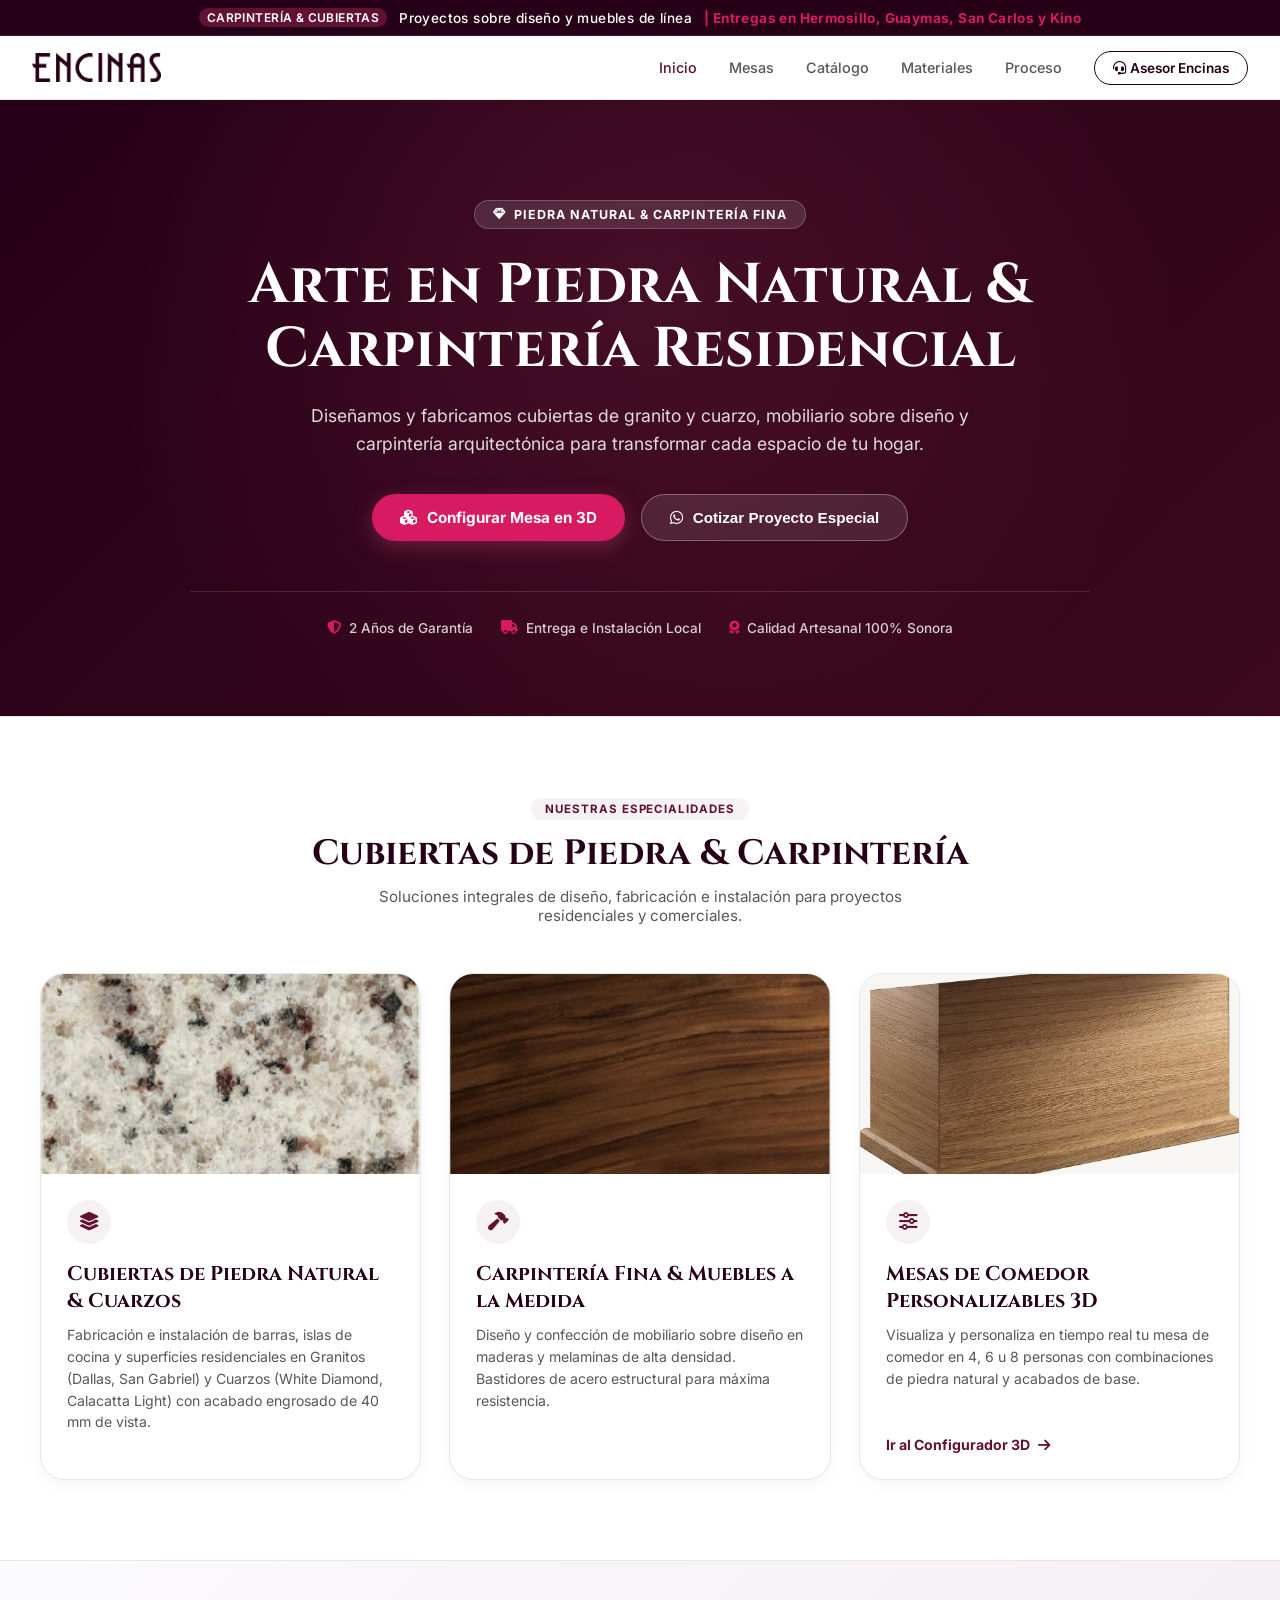
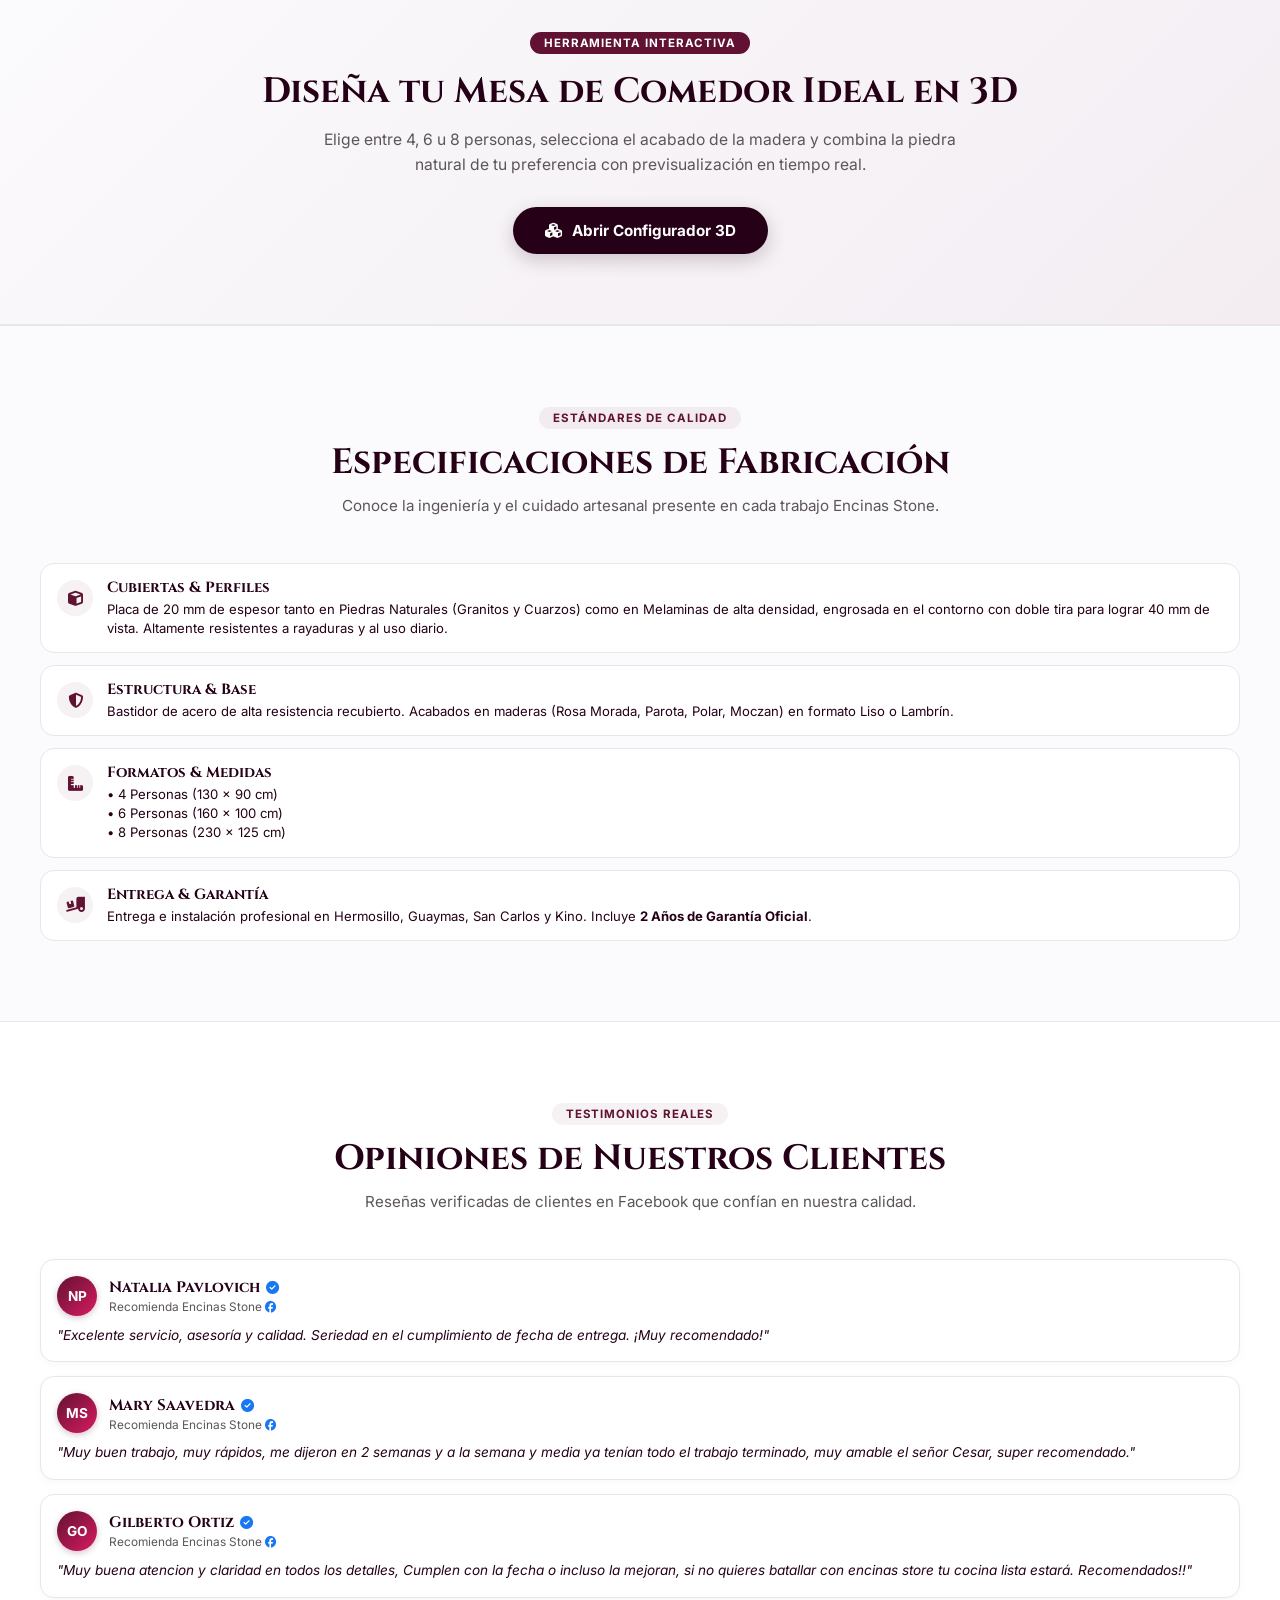
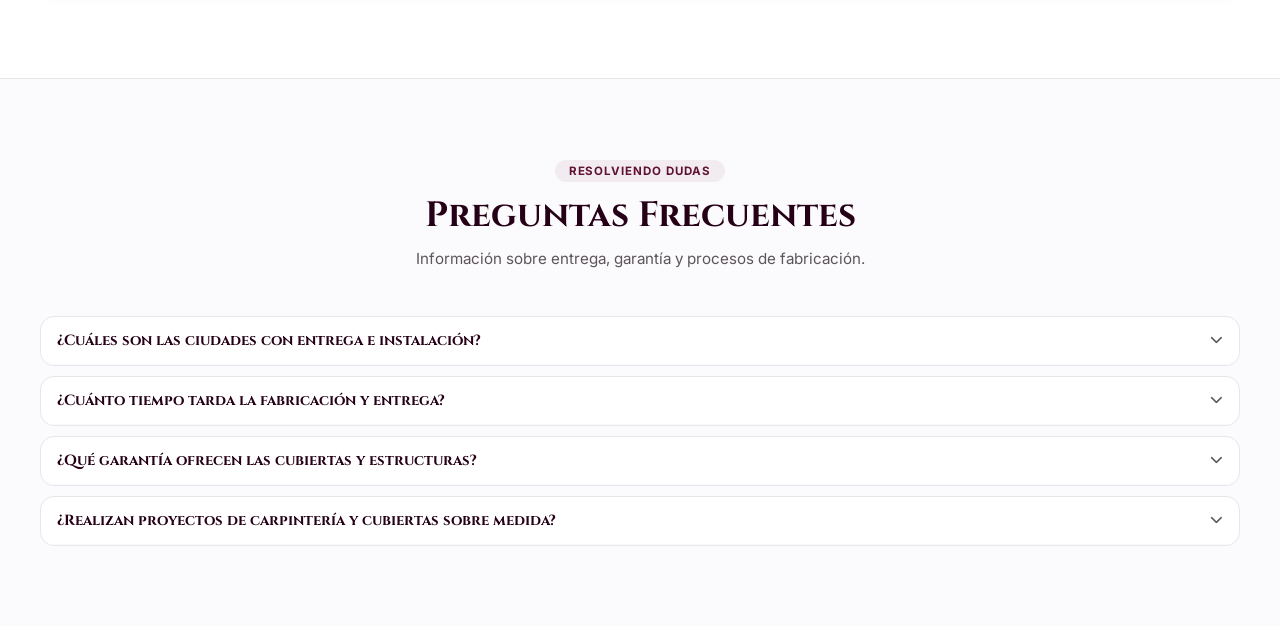
==== index.html @ a01ff9a1 "Lanzamiento Encinas Stone" ====
<!DOCTYPE html>
<html lang="es">
<head>
  <meta charset="UTF-8">
  <meta name="viewport" content="width=device-width, initial-scale=1.0">
  <title>Encinas Stone | Arte en Piedra Natural & Carpintería Fina</title>

  <!-- Favicon / Logo en Pestaña del Navegador -->
  <link rel="icon" type="image/png" href="assets/LOGOS/logo%20e%20con%20fondo.png">
  <link rel="shortcut icon" href="favicon.ico">
  <link rel="apple-touch-icon" href="assets/LOGOS/logo%20e%20con%20fondo.png">
  <meta name="description" content="Encinas Stone: Fabricación de cubiertas de piedra natural, cuarzos, carpintería fina y mobiliario sobre diseño en Hermosillo y Sonora.">
  
  <!-- Main Stylesheet -->
  <link rel="stylesheet" href="styles.css?v=27.0">
  
  <!-- FontAwesome Icons -->
  <link rel="stylesheet" href="https://cdnjs.cloudflare.com/ajax/libs/font-awesome/6.4.0/css/all.min.css">
  
  <!-- Google Fonts: Playfair Display + Inter -->
  <link rel="preconnect" href="https://fonts.googleapis.com">
  <link rel="preconnect" href="https://fonts.gstatic.com" crossorigin>
  <link href="https://fonts.googleapis.com/css2?family=Inter:wght@300;400;500;600;700&family=Playfair+Display:ital,wght@0,400;0,600;0,700;1,400&display=swap" rel="stylesheet">
</head>
<body>

  <!-- Top Announcement Bar (Tesla Style) -->
  <div class="promo-bar">
    <span class="promo-badge">Carpintería & Cubiertas</span>
    <span>Proyectos sobre diseño y muebles de línea</span>
    <strong>| Entregas en Hermosillo, Guaymas, San Carlos y Kino</strong>
  </div>

  <!-- Navigation Header with Dual Responsive Logo -->
  <header class="main-header">
    <a href="index.html" class="brand-logo" aria-label="Encinas Stone">
      <img src="assets/LOGOS/Recurso%202.png" alt="Encinas Stone" class="header-logo-img logo-desktop">
      <img src="assets/LOGOS/Recurso%201.png" alt="Encinas Stone" class="header-logo-img logo-mobile">
    </a>

    <!-- Mobile Hamburger Toggle Button -->
    <button class="mobile-menu-btn" id="mobile-menu-toggle" aria-label="Abrir Menú">
      <i class="fa-solid fa-bars"></i>
    </button>

    <nav class="header-nav" id="main-header-nav">
      <button class="mobile-menu-close" id="mobile-menu-close" aria-label="Cerrar Menú">&times;</button>
      <a href="index.html" class="nav-link active">Inicio</a>
      <a href="mesas.html" class="nav-link">Mesas</a>
      <a href="catalogo.html" class="nav-link">Catálogo</a>
      <a href="materiales.html" class="nav-link">Materiales</a>
      <a href="proceso.html" class="nav-link">Proceso</a>
      <button class="contact-btn" id="open-advisor-btn">
        <i class="fa-solid fa-headset"></i> Asesor Encinas
      </button>
    </nav>
  </header>

  <!-- HOME HERO SECTION -->
  <section class="home-hero">
    <div class="home-hero-container">
      <div class="home-hero-badge">
        <i class="fa-solid fa-gem"></i> Piedra Natural & Carpintería Fina
      </div>
      <h1 class="home-hero-title">Arte en Piedra Natural & Carpintería Residencial</h1>
      <p class="home-hero-sub">Diseñamos y fabricamos cubiertas de granito y cuarzo, mobiliario sobre diseño y carpintería arquitectónica para transformar cada espacio de tu hogar.</p>
      
      <div class="home-hero-actions">
        <a href="mesas.html" class="btn-hero-primary">
          <i class="fa-solid fa-cubes"></i> Configurar Mesa en 3D
        </a>
        <button class="btn-hero-secondary" id="btn-custom-project">
          <i class="fa-brands fa-whatsapp"></i> Cotizar Proyecto Especial
        </button>
      </div>

      <!-- Trust Badges -->
      <div class="home-hero-trust">
        <div class="trust-item">
          <i class="fa-solid fa-shield-halved"></i> 2 Años de Garantía
        </div>
        <div class="trust-item">
          <i class="fa-solid fa-truck"></i> Entrega e Instalación Local
        </div>
        <div class="trust-item">
          <i class="fa-solid fa-award"></i> Calidad Artesanal 100% Sonora
        </div>
      </div>
    </div>
  </section>

  <!-- SECCIÓN 1: Especialidades & Servicios Integrales -->
  <section class="page-section">
    <div class="section-container">
      <div class="section-title-box">
        <span class="section-tag">Nuestras Especialidades</span>
        <h2 class="section-main-heading">Cubiertas de Piedra & Carpintería</h2>
        <p class="section-main-sub">Soluciones integrales de diseño, fabricación e instalación para proyectos residenciales y comerciales.</p>
      </div>

      <div class="services-grid">
        
        <!-- Servicio 1: Cubiertas de Piedra -->
        <div class="service-card">
          <div class="service-card-img">
            <img src="assets/CUBIERTAS/CUBIERTA DALLAS.png" alt="Cubiertas de Piedra Natural">
          </div>
          <div class="service-card-body">
            <div class="service-card-icon"><i class="fa-solid fa-layer-group"></i></div>
            <h3 class="service-card-title">Cubiertas de Piedra Natural & Cuarzos</h3>
            <p class="service-card-desc">Fabricación e instalación de barras, islas de cocina y superficies residenciales en Granitos (Dallas, San Gabriel) y Cuarzos (White Diamond, Calacatta Light) con acabado engrosado de 40 mm de vista.</p>
          </div>
        </div>

        <!-- Servicio 2: Carpintería Fina -->
        <div class="service-card">
          <div class="service-card-img">
            <img src="assets/BASES/BASE PAROTA.png" alt="Carpintería Fina & Muebles sobre Diseño">
          </div>
          <div class="service-card-body">
            <div class="service-card-icon"><i class="fa-solid fa-hammer"></i></div>
            <h3 class="service-card-title">Carpintería Fina & Muebles a la Medida</h3>
            <p class="service-card-desc">Diseño y confección de mobiliario sobre diseño en maderas y melaminas de alta densidad. Bastidores de acero estructural para máxima resistencia.</p>
          </div>
        </div>

        <!-- Servicio 3: Mesas Personalizables 3D -->
        <div class="service-card service-card-highlight">
          <div class="service-card-img">
            <img src="assets/BASES/AMPLIA ROSA.png" alt="Configurador 3D de Mesas de Comedor">
          </div>
          <div class="service-card-body">
            <div class="service-card-icon"><i class="fa-solid fa-sliders"></i></div>
            <h3 class="service-card-title">Mesas de Comedor Personalizables 3D</h3>
            <p class="service-card-desc">Visualiza y personaliza en tiempo real tu mesa de comedor en 4, 6 u 8 personas con combinaciones de piedra natural y acabados de base.</p>
            <a href="mesas.html" class="btn-card-link">Ir al Configurador 3D <i class="fa-solid fa-arrow-right"></i></a>
          </div>
        </div>

      </div>
    </div>
  </section>

  <!-- BANNER DESTACADO: CONFIGURADOR DE MESAS 3D -->
  <section class="teaser-banner">
    <div class="teaser-container">
      <div class="teaser-content">
        <span class="teaser-badge">Herramienta Interactiva</span>
        <h2 class="teaser-title">Diseña tu Mesa de Comedor Ideal en 3D</h2>
        <p class="teaser-desc">Elige entre 4, 6 u 8 personas, selecciona el acabado de la madera y combina la piedra natural de tu preferencia con previsualización en tiempo real.</p>
        <a href="mesas.html" class="btn-teaser-action">
          <i class="fa-solid fa-cubes"></i> Abrir Configurador 3D
        </a>
      </div>
    </div>
  </section>

  <!-- SECCIÓN FICHA TÉCNICA -->
  <section class="page-section section-alt">
    <div class="section-container">
      <div class="section-title-box">
        <span class="section-tag">Estándares de Calidad</span>
        <h2 class="section-main-heading">Especificaciones de Fabricación</h2>
        <p class="section-main-sub">Conoce la ingeniería y el cuidado artesanal presente en cada trabajo Encinas Stone.</p>
      </div>

      <div class="specs-grid">
        <div class="spec-card">
          <div class="spec-icon"><i class="fa-solid fa-cube"></i></div>
          <div class="spec-info">
            <h4 class="spec-label">Cubiertas & Perfiles</h4>
            <p class="spec-desc">Placa de 20 mm de espesor tanto en Piedras Naturales (Granitos y Cuarzos) como en Melaminas de alta densidad, engrosada en el contorno con doble tira para lograr 40 mm de vista. Altamente resistentes a rayaduras y al uso diario.</p>
          </div>
        </div>

        <div class="spec-card">
          <div class="spec-icon"><i class="fa-solid fa-shield-halved"></i></div>
          <div class="spec-info">
            <h4 class="spec-label">Estructura & Base</h4>
            <p class="spec-desc">Bastidor de acero de alta resistencia recubierto. Acabados en maderas (Rosa Morada, Parota, Polar, Moczan) en formato Liso o Lambrín.</p>
          </div>
        </div>

        <div class="spec-card">
          <div class="spec-icon"><i class="fa-solid fa-ruler-combined"></i></div>
          <div class="spec-info">
            <h4 class="spec-label">Formatos & Medidas</h4>
            <p class="spec-desc">
              • 4 Personas (130 x 90 cm)<br>
              • 6 Personas (160 x 100 cm)<br>
              • 8 Personas (230 x 125 cm)
            </p>
          </div>
        </div>

        <div class="spec-card">
          <div class="spec-icon"><i class="fa-solid fa-truck-ramp-box"></i></div>
          <div class="spec-info">
            <h4 class="spec-label">Entrega & Garantía</h4>
            <p class="spec-desc">Entrega e instalación profesional en Hermosillo, Guaymas, San Carlos y Kino. Incluye <strong>2 Años de Garantía Oficial</strong>.</p>
          </div>
        </div>
      </div>

    </div>
  </section>

  <!-- RESEÑAS VERIFICADAS DE FACEBOOK -->
  <section class="page-section">
    <div class="section-container">
      <div class="section-title-box">
        <span class="section-tag">Testimonios Reales</span>
        <h2 class="section-main-heading">Opiniones de Nuestros Clientes</h2>
        <p class="section-main-sub">Reseñas verificadas de clientes en Facebook que confían en nuestra calidad.</p>
      </div>

      <div class="reviews-feed">
        
        <div class="review-card">
          <div class="review-user-header">
            <div class="review-avatar">NP</div>
            <div class="review-user-info">
              <div class="review-author-row">
                <span class="review-author">Natalia Pavlovich</span>
                <i class="fa-solid fa-circle-check verify-badge" title="Cliente Verificado"></i>
              </div>
              <span class="review-recommend">Recomienda Encinas Stone <i class="fa-brands fa-facebook fb-mini-icon"></i></span>
            </div>
          </div>
          <p class="review-text">"Excelente servicio, asesoría y calidad. Seriedad en el cumplimiento de fecha de entrega. ¡Muy recomendado!"</p>
        </div>

        <div class="review-card">
          <div class="review-user-header">
            <div class="review-avatar">MS</div>
            <div class="review-user-info">
              <div class="review-author-row">
                <span class="review-author">Mary Saavedra</span>
                <i class="fa-solid fa-circle-check verify-badge" title="Cliente Verificado"></i>
              </div>
              <span class="review-recommend">Recomienda Encinas Stone <i class="fa-brands fa-facebook fb-mini-icon"></i></span>
            </div>
          </div>
          <p class="review-text">"Muy buen trabajo, muy rápidos, me dijeron en 2 semanas y a la semana y media ya tenían todo el trabajo terminado, muy amable el señor Cesar, super recomendado."</p>
        </div>

        <div class="review-card">
          <div class="review-user-header">
            <div class="review-avatar">GO</div>
            <div class="review-user-info">
              <div class="review-author-row">
                <span class="review-author">Gilberto Ortiz</span>
                <i class="fa-solid fa-circle-check verify-badge" title="Cliente Verificado"></i>
              </div>
              <span class="review-recommend">Recomienda Encinas Stone <i class="fa-brands fa-facebook fb-mini-icon"></i></span>
            </div>
          </div>
          <p class="review-text">"Muy buena atencion y claridad en todos los detalles, Cumplen con la fecha o incluso la mejoran, si no quieres batallar con encinas store tu cocina lista estará. Recomendados!!"</p>
        </div>

      </div>
    </div>
  </section>

  <!-- PREGUNTAS FRECUENTES (FAQ) -->
  <section class="page-section section-alt">
    <div class="section-container">
      <div class="section-title-box">
        <span class="section-tag">Resolviendo Dudas</span>
        <h2 class="section-main-heading">Preguntas Frecuentes</h2>
        <p class="section-main-sub">Información sobre entrega, garantía y procesos de fabricación.</p>
      </div>

      <div class="faq-accordion">
        <div class="faq-item">
          <button class="faq-question">
            <span>¿Cuáles son las ciudades con entrega e instalación?</span>
            <i class="fa-solid fa-chevron-down faq-icon"></i>
          </button>
          <div class="faq-answer">
            <p>Ofrecemos entrega e instalación directa en <strong>Hermosillo, Guaymas, San Carlos y Bahía de Kino</strong> (Sonora).</p>
          </div>
        </div>

        <div class="faq-item">
          <button class="faq-question">
            <span>¿Cuánto tiempo tarda la fabricación y entrega?</span>
            <i class="fa-solid fa-chevron-down faq-icon"></i>
          </button>
          <div class="faq-answer">
            <p>El tiempo estimado de fabricación artesanal, ensamblado y pulido es de <strong>15 días hábiles</strong>. Te notificamos en cada avance.</p>
          </div>
        </div>

        <div class="faq-item">
          <button class="faq-question">
            <span>¿Qué garantía ofrecen las cubiertas y estructuras?</span>
            <i class="fa-solid fa-chevron-down faq-icon"></i>
          </button>
          <div class="faq-answer">
            <p>Contamos con <strong>2 Años de Garantía Oficial Encinas Stone</strong>. Nuestras cubiertas de piedra y melamina son altamente resistentes a rayaduras y al uso diario.</p>
          </div>
        </div>

        <div class="faq-item">
          <button class="faq-question">
            <span>¿Realizan proyectos de carpintería y cubiertas sobre medida?</span>
            <i class="fa-solid fa-chevron-down faq-icon"></i>
          </button>
          <div class="faq-answer">
            <p>¡Por supuesto! Diseñamos proyectos residenciales a la medida. Puedes dar clic en <strong>"Asesor Encinas"</strong> o contactarnos por WhatsApp al <strong>662 413 4300</strong>.</p>
          </div>
        </div>
      </div>

    </div>
  </section>

  <script>
    document.addEventListener('DOMContentLoaded', () => {
      // Mobile Hamburger Toggle
      const mobileToggle = document.getElementById('mobile-menu-toggle');
      const mobileClose = document.getElementById('mobile-menu-close');
      const headerNav = document.getElementById('main-header-nav');

      if (mobileToggle && headerNav) {
        mobileToggle.addEventListener('click', (e) => {
          e.preventDefault();
          headerNav.classList.add('mobile-active');
        });
      }

      if (mobileClose && headerNav) {
        mobileClose.addEventListener('click', (e) => {
          e.preventDefault();
          headerNav.classList.remove('mobile-active');
        });
      }

      // FAQ Accordion
      document.querySelectorAll('.faq-question').forEach(btn => {
        btn.addEventListener('click', () => {
          const parent = btn.closest('.faq-item');
          const isActive = parent.classList.contains('active');
          document.querySelectorAll('.faq-item').forEach(i => i.classList.remove('active'));
          if (!isActive) parent.classList.add('active');
        });
      });

      // WhatsApp Buttons
      const openAdvisorBtn = document.getElementById('open-advisor-btn');
      if (openAdvisorBtn) {
        openAdvisorBtn.addEventListener('click', () => {
          window.open('https://wa.me/526624134300?text=' + encodeURIComponent('¡Hola Encinas Stone! Deseo consultar información sobre proyectos de carpintería y cubiertas.'), '_blank');
        });
      }

      const btnCustomProject = document.getElementById('btn-custom-project');
      if (btnCustomProject) {
        btnCustomProject.addEventListener('click', () => {
          window.open('https://wa.me/526624134300?text=' + encodeURIComponent('¡Hola Encinas Stone! Me gustaría cotizar un proyecto especial de carpintería o cubierta sobre diseño.'), '_blank');
        });
      }
    });
  </script>

</body>
</html>
---- styles.css ----
/* ECOMMERCE ENCINAS STONE - Design System & Tesla-Style Multi-Layer Configurator */

@import url('https://fonts.googleapis.com/css2?family=Cinzel:wght@500;600;700&family=Inter:wght@300;400;500;600;700&family=Playfair+Display:ital,wght@0,500;0,600;0,700;1,400&display=swap');

:root {
  /* Brand Palette - Encinas Stone Manual */
  --color-negro-vino: #250016;       /* Dark wine / slate black */
  --color-guinda-encinas: #611232;   /* Deep rich burgundy */
  --color-guinda-light: #7a1b41;     /* Hover state burgundy */
  --color-rosa-cereza: #D81B60;      /* Vibrant cherry rose accent */
  --color-rosa-light: rgba(216, 27, 96, 0.1);
  --color-blanco-cuarzo: #F8F9FA;    /* Soft quartz white background */
  --color-pure-white: #FFFFFF;
  
  /* Text & Surfaces */
  --text-dark: #250016;
  --text-muted: #5c555a;
  --text-light: #8e888d;
  --border-light: #E5E7EB;
  --border-focus: #D81B60;
  
  /* Shadows & Radius */
  --shadow-sm: 0 2px 8px rgba(37, 0, 22, 0.05);
  --shadow-md: 0 8px 24px rgba(37, 0, 22, 0.08);
  --shadow-lg: 0 16px 40px rgba(37, 0, 22, 0.14);
  --radius-sm: 8px;
  --radius-md: 14px;
  --radius-lg: 24px;
  
  /* Typography System */
  --font-heading: 'Cinzel', 'Playfair Display', serif;
  --font-body: 'Inter', system-ui, -apple-system, sans-serif;
}

* {
  margin: 0;
  padding: 0;
  box-sizing: border-box;
  -webkit-font-smoothing: antialiased;
}

body {
  font-family: var(--font-body);
  background-color: var(--color-blanco-cuarzo);
  color: var(--text-dark);
  display: flex;
  flex-direction: column;
  min-height: 100vh;
}

/* Announcement Top Bar (Tesla style) */
.promo-bar {
  background: var(--color-negro-vino);
  color: #fff;
  text-align: center;
  padding: 8px 16px;
  font-size: 0.85rem;
  font-weight: 500;
  letter-spacing: 0.03em;
  display: flex;
  justify-content: center;
  align-items: center;
  gap: 12px;
  border-bottom: 1px solid rgba(255, 255, 255, 0.1);
  width: 100%;
  flex-shrink: 0;
}

.promo-bar strong {
  color: var(--color-rosa-cereza);
}

.promo-badge {
  background: var(--color-guinda-encinas);
  color: #fff;
  padding: 2px 8px;
  border-radius: 20px;
  font-size: 0.75rem;
  font-weight: 600;
  text-transform: uppercase;
  white-space: nowrap;
}

/* Header & Brand Logo System */
.main-header {
  background: var(--color-pure-white);
  height: 64px;
  padding: 0 32px;
  display: flex;
  align-items: center;
  justify-content: space-between;
  border-bottom: 1px solid var(--border-light);
  position: sticky;
  top: 0;
  z-index: 100;
  width: 100%;
  flex-shrink: 0;
}

.brand-logo {
  display: flex;
  align-items: center;
  text-decoration: none;
}

.header-logo-img {
  height: 29px; /* Slightly reduced height for elegant desktop proportions */
  width: auto;
  max-width: 220px;
  object-fit: contain;
  transition: opacity 0.2s ease;
}

/* Bulletproof CSS Media Switcher for R2 (Desktop & Mobile Centered) */
.logo-desktop {
  display: block !important;
}

.logo-mobile {
  display: none !important;
}

.brand-logo:hover .header-logo-img {
  opacity: 0.88;
}

/* Mobile Hamburger Button & Drawer Navigation */
.mobile-menu-btn {
  display: none;
  background: transparent;
  border: none;
  font-size: 1.4rem;
  color: var(--color-negro-vino);
  cursor: pointer;
  padding: 6px;
  z-index: 120;
}

.mobile-menu-close {
  display: none;
  background: transparent;
  border: none;
  font-size: 1.8rem;
  color: var(--color-negro-vino);
  position: absolute;
  top: 16px;
  right: 20px;
  cursor: pointer;
  line-height: 1;
}

.header-nav {
  display: flex;
  align-items: center;
  gap: 32px;
}

@media (max-width: 768px) {
  .mobile-menu-btn {
    display: block;
  }

  .header-nav {
    position: fixed;
    top: 0;
    right: -100%;
    width: 280px;
    height: 100vh;
    background: #ffffff;
    box-shadow: -6px 0 24px rgba(0, 0, 0, 0.18);
    flex-direction: column;
    align-items: flex-start;
    padding: 70px 24px 30px 24px;
    gap: 18px;
    transition: right 0.3s cubic-bezier(0.16, 1, 0.3, 1);
    z-index: 150;
  }

  .header-nav.mobile-active {
    right: 0;
  }

  .mobile-menu-close {
    display: block;
  }

  .header-nav .nav-link {
    font-size: 1.1rem;
    font-weight: 600;
    width: 100%;
    padding: 12px 0;
    border-bottom: 1px solid var(--border-light);
    color: var(--color-negro-vino);
  }

  .header-nav .contact-btn {
    width: 100%;
    justify-content: center;
    margin-top: 12px;
    padding: 12px 18px;
    font-size: 0.95rem;
  }
}

.nav-link {
  text-decoration: none;
  color: var(--text-muted);
  font-size: 0.9rem;
  font-weight: 500;
  font-family: var(--font-body);
  transition: color 0.2s;
}

.nav-link:hover, .nav-link.active {
  color: var(--color-guinda-encinas);
}

.contact-btn {
  background: transparent;
  border: 1.5px solid var(--color-negro-vino);
  color: var(--color-negro-vino);
  padding: 8px 18px;
  border-radius: 20px;
  font-size: 0.85rem;
  font-weight: 600;
  font-family: var(--font-body);
  cursor: pointer;
  transition: all 0.2s;
  white-space: nowrap;
}

.contact-btn:hover {
  background: var(--color-negro-vino);
  color: #fff;
}

/* Configurator Layout (Desktop Split) */
.configurator-wrapper {
  display: grid;
  grid-template-columns: 1fr 460px;
  height: calc(100vh - 64px - 76px - 36px);
  overflow: hidden;
  position: relative;
  width: 100%;
}

/* Visualizer Stage (Left Column - PINNED / FIXED ON DESKTOP) */
.visualizer-stage {
  height: 100%;
  background: radial-gradient(circle at center, #ffffff 0%, #f3f2ee 100%);
  display: flex;
  flex-direction: column;
  justify-content: space-between;
  padding: 24px 36px;
  overflow: hidden;
  user-select: none;
  position: relative;
}

.stage-header {
  display: flex;
  justify-content: space-between;
  align-items: flex-end;
  z-index: 10;
  width: 100%;
}

.model-title-badge h1 {
  font-family: var(--font-heading);
  font-size: 2rem;
  color: var(--color-negro-vino);
  letter-spacing: 0.02em;
}

.model-subtitle {
  font-size: 0.85rem;
  font-family: var(--font-body);
  color: var(--text-muted);
  margin-top: 4px;
}

/* Top Right Inline Specifications */
.stage-specs-inline {
  display: flex;
  align-items: center;
  gap: 28px;
}

.spec-highlight {
  text-align: center;
}

.spec-val {
  font-family: var(--font-body);
  font-size: 1.05rem;
  font-weight: 700;
  color: var(--color-negro-vino);
  line-height: 1.2;
}

.spec-lbl {
  font-size: 0.62rem;
  font-family: var(--font-body);
  color: var(--text-muted);
  text-transform: uppercase;
  letter-spacing: 0.06em;
  margin-top: 2px;
  white-space: nowrap;
}

/* Floating Bottom Center Camera Controls Pill */
.view-controls.floating-view-controls {
  position: absolute;
  bottom: 16px;
  left: 50%;
  transform: translateX(-50%);
  z-index: 60;
  background: rgba(255, 255, 255, 0.45);
  backdrop-filter: blur(14px);
  -webkit-backdrop-filter: blur(14px);
  border: 1px solid rgba(255, 255, 255, 0.6);
  padding: 4px;
  border-radius: 30px;
  box-shadow: 0 8px 24px rgba(0, 0, 0, 0.18);
  display: flex;
  gap: 4px;
}

.floating-view-controls .view-btn {
  background: transparent;
  border: none;
  padding: 7px 14px;
  border-radius: 20px;
  font-size: 0.76rem;
  font-weight: 600;
  font-family: var(--font-body);
  color: rgba(37, 0, 22, 0.85);
  cursor: pointer;
  transition: all 0.25s ease;
  display: flex;
  align-items: center;
  gap: 6px;
  white-space: nowrap;
}

.floating-view-controls .view-btn:hover {
  background: rgba(255, 255, 255, 0.7);
  color: var(--color-negro-vino);
}

.floating-view-controls .view-btn.active {
  background: var(--color-negro-vino);
  color: #ffffff;
  box-shadow: 0 3px 10px rgba(37, 0, 22, 0.3);
}

/* Multi-Layer Stage Viewport */
.preview-container {
  position: relative;
  flex: 1;
  display: flex;
  align-items: center;
  justify-content: center;
  margin: 10px 0;
  width: 100%;
  overflow: hidden;
}

.layered-stage {
  position: relative;
  width: 100%;
  max-width: 920px;
  aspect-ratio: 16 / 9;
  border-radius: var(--radius-md);
  overflow: hidden;
  box-shadow: 0 16px 40px rgba(37, 0, 22, 0.12);
  background: #111;
}

.stage-layer {
  position: absolute;
  top: 0;
  left: 0;
  width: 100%;
  height: 100%;
  object-fit: cover;
  transition: opacity 0.25s ease;
  pointer-events: none;
}

.layer-fondo { z-index: 1; }

.layer-base {
  z-index: 3;
  filter: url(#edge-feather) drop-shadow(0px 18px 24px rgba(10, 0, 8, 0.45));
}

.layer-stone {
  z-index: 5;
  filter: url(#edge-feather) drop-shadow(0px 14px 20px rgba(0, 0, 0, 0.38));
}

/* Layers 3 & 4: Official PNG Dimension Overlay Layers (Largo & Ancho) */
.layer-dimension-largo,
.layer-dimension-ancho {
  z-index: 6;
  transition: all 0.25s ease;
  pointer-events: none;
}

/* Photorealistic Dynamic Shadows */
.shadow-layer {
  position: absolute;
  pointer-events: none;
  transition: all 0.25s ease;
  border-radius: 50%;
}

.shadow-floor {
  z-index: 2;
  background: radial-gradient(ellipse at center, rgba(12, 2, 8, 0.85) 0%, rgba(12, 2, 8, 0.45) 45%, rgba(0, 0, 0, 0) 75%);
  filter: blur(14px);
  mix-blend-mode: multiply;
  opacity: 0.9;
}

.shadow-top {
  z-index: 4;
  background: radial-gradient(ellipse at center, rgba(0, 0, 0, 0.75) 0%, rgba(0, 0, 0, 0.3) 50%, rgba(0, 0, 0, 0) 80%);
  filter: blur(9px);
  mix-blend-mode: multiply;
  opacity: 0.85;
}

/* Stage Side Navigation Arrows (Anterior / Siguiente) */
.stage-arrow-btn {
  position: absolute;
  top: 50%;
  transform: translateY(-50%);
  width: 44px;
  height: 44px;
  border-radius: 50%;
  background: rgba(255, 255, 255, 0.92);
  backdrop-filter: blur(8px);
  border: 1px solid rgba(37, 0, 22, 0.15);
  color: var(--color-negro-vino);
  font-size: 1.1rem;
  display: flex;
  align-items: center;
  justify-content: center;
  cursor: pointer;
  z-index: 50;
  transition: all 0.25s cubic-bezier(0.175, 0.885, 0.32, 1.275);
  box-shadow: 0 4px 14px rgba(0, 0, 0, 0.15);
}

.stage-arrow-btn:hover {
  background: var(--color-negro-vino);
  color: #fff;
  transform: translateY(-50%) scale(1.1);
  box-shadow: 0 6px 20px rgba(37, 0, 22, 0.25);
}

.stage-arrow-left {
  left: 12px;
}

.stage-arrow-right {
  right: 12px;
}

/* Sidebar Configurator (Right Column - GENEROUS ELEGANT SPACING) */
.config-sidebar {
  background: var(--color-pure-white);
  border-left: 1px solid var(--border-light);
  padding: 36px 32px;
  height: 100%;
  overflow-y: auto;
  display: flex;
  flex-direction: column;
  gap: 40px;
}

.config-section-title {
  font-size: 0.82rem;
  font-weight: 700;
  font-family: var(--font-body);
  text-transform: uppercase;
  letter-spacing: 0.12em;
  color: var(--text-muted);
  display: flex;
  align-items: center;
  margin-bottom: 18px;
}

.config-section-title .step-number {
  background: var(--color-guinda-encinas);
  color: #fff;
  width: 20px;
  height: 20px;
  border-radius: 50%;
  font-size: 0.7rem;
  font-family: var(--font-body);
  display: inline-flex;
  align-items: center;
  justify-content: center;
  margin-right: 8px;
}

/* Size / Capacity Selector Cards */
.capacity-grid {
  display: grid;
  grid-template-columns: repeat(3, 1fr);
  gap: 12px;
}

.capacity-card {
  border: 1.5px solid var(--border-light);
  border-radius: var(--radius-sm);
  padding: 14px 8px;
  text-align: center;
  cursor: pointer;
  transition: all 0.2s ease;
  background: #fff;
}

.capacity-card:hover {
  border-color: var(--color-guinda-encinas);
}

.capacity-card.active {
  border-color: var(--color-rosa-cereza);
  background: var(--color-rosa-light);
  box-shadow: 0 0 0 1px var(--color-rosa-cereza);
}

.capacity-num {
  font-family: var(--font-body);
  font-size: 1.35rem;
  font-weight: 700;
  color: var(--color-negro-vino);
  line-height: 1;
}

.capacity-label {
  font-size: 0.72rem;
  font-family: var(--font-body);
  color: var(--text-muted);
  margin-top: 3px;
  font-weight: 500;
}

.capacity-dim {
  font-size: 0.68rem;
  font-family: var(--font-body);
  color: var(--text-muted);
  margin-top: 3px;
}

.capacity-price-tag {
  font-size: 0.72rem;
  font-family: var(--font-body);
  color: var(--color-guinda-encinas);
  font-weight: 600;
  margin-top: 6px;
}

/* Tesla Style Swatch Selector UI */
.tesla-section-header {
  display: flex;
  flex-direction: column;
  gap: 6px;
  margin-bottom: 18px;
}

.tesla-section-header .config-section-title {
  margin-bottom: 2px;
}

.tesla-selected-row {
  display: flex;
  justify-content: space-between;
  align-items: center;
  padding-top: 4px;
}

.tesla-selected-name {
  font-size: 0.95rem;
  font-family: var(--font-body);
  font-weight: 600;
  color: var(--color-negro-vino);
}

.tesla-selected-price {
  font-size: 0.88rem;
  font-family: var(--font-body);
  font-weight: 600;
  color: var(--text-muted);
}

.tesla-swatch-row {
  display: flex;
  align-items: center;
  gap: 18px;
  flex-wrap: wrap;
  padding: 4px 0;
}

.tesla-swatch-item {
  width: 52px;
  height: 52px;
  border-radius: 50%;
  padding: 3px;
  border: 2.5px solid transparent;
  cursor: pointer;
  transition: all 0.22s cubic-bezier(0.175, 0.885, 0.32, 1.275);
  position: relative;
  display: flex;
  align-items: center;
  justify-content: center;
  background: transparent;
}

.tesla-swatch-item:hover {
  transform: scale(1.08);
  border-color: rgba(216, 27, 96, 0.4);
}

.tesla-swatch-item.active {
  border-color: var(--color-rosa-cereza);
  box-shadow: none;
  transform: scale(1.08);
}

.tesla-swatch-img {
  width: 100%;
  height: 100%;
  border-radius: 50%;
  object-fit: cover;
  box-shadow: inset 0 0 4px rgba(0, 0, 0, 0.25);
}

/* Base Design Grid (Liso vs Lambrin) */
.design-grid {
  display: grid;
  grid-template-columns: 1fr 1fr;
  gap: 12px;
}

.design-card {
  border: 1.5px solid var(--border-light);
  border-radius: var(--radius-md);
  padding: 16px;
  display: flex;
  flex-direction: column;
  gap: 10px;
  cursor: pointer;
  transition: all 0.2s;
  background: #fff;
}

.design-card:hover {
  border-color: var(--color-guinda-encinas);
}

.design-card.active {
  border-color: var(--color-rosa-cereza);
  background: rgba(216, 27, 96, 0.02);
  box-shadow: 0 0 0 1.5px var(--color-rosa-cereza);
}

.design-icon {
  font-size: 1.2rem;
  color: var(--color-guinda-encinas);
}

.design-name {
  font-size: 0.88rem;
  font-family: var(--font-body);
  font-weight: 600;
  color: var(--color-negro-vino);
}

.design-desc {
  font-size: 0.72rem;
  font-family: var(--font-body);
  color: var(--text-muted);
}

.price-delta-badge {
  font-family: var(--font-body);
  font-size: 0.78rem;
  font-weight: 600;
}

.material-price-delta {
  font-family: var(--font-body);
  font-size: 0.78rem;
  font-weight: 600;
  color: var(--color-guinda-encinas);
  white-space: nowrap;
}

.badge-included {
  font-family: var(--font-body);
  background: #E8F5E9;
  color: #2E7D32;
  font-size: 0.68rem;
  padding: 2px 8px;
  border-radius: 12px;
  font-weight: 600;
}

/* Sticky Bottom Bar (Tesla Order Bar) */
.sticky-order-bar {
  position: fixed;
  bottom: 0;
  left: 0;
  right: 0;
  height: 76px;
  background: rgba(255, 255, 255, 0.96);
  backdrop-filter: blur(12px);
  border-top: 1px solid var(--border-light);
  display: flex;
  align-items: center;
  justify-content: space-between;
  padding: 0 36px;
  z-index: 120;
  box-shadow: 0 -4px 20px rgba(0, 0, 0, 0.08);
}

.order-summary-brief {
  display: flex;
  align-items: center;
  gap: 28px;
}

.summary-config-title {
  font-family: var(--font-heading);
  font-size: 1.1rem;
  font-weight: 700;
  color: var(--color-negro-vino);
}

.summary-details-text {
  font-size: 0.78rem;
  font-family: var(--font-body);
  color: var(--text-muted);
  margin-top: 2px;
}

.delivery-badge {
  display: flex;
  align-items: center;
  gap: 6px;
  font-size: 0.78rem;
  font-family: var(--font-body);
  color: #2E7D32;
  font-weight: 500;
  background: #E8F5E9;
  padding: 4px 12px;
  border-radius: 20px;
}

.order-actions {
  display: flex;
  align-items: center;
  gap: 20px;
}

.price-container {
  text-align: right;
}

.price-label {
  font-size: 0.68rem;
  font-family: var(--font-body);
  color: var(--text-light);
  text-transform: uppercase;
  letter-spacing: 0.05em;
}

.total-price {
  font-family: var(--font-body);
  font-size: 1.5rem;
  font-weight: 700;
  color: var(--color-negro-vino);
}

.btn-order-primary {
  background: var(--color-guinda-encinas);
  color: #fff;
  border: none;
  padding: 12px 26px;
  border-radius: 30px;
  font-size: 0.9rem;
  font-weight: 600;
  font-family: var(--font-body);
  cursor: pointer;
  transition: all 0.25s ease;
  box-shadow: 0 4px 14px rgba(97, 18, 50, 0.3);
  display: flex;
  align-items: center;
  gap: 10px;
}

.btn-order-primary:hover {
  background: var(--color-guinda-light);
  transform: translateY(-1px);
  box-shadow: 0 6px 20px rgba(97, 18, 50, 0.4);
}

/* Modals */
.modal-overlay {
  position: fixed;
  inset: 0;
  background: rgba(37, 0, 22, 0.6);
  backdrop-filter: blur(6px);
  display: flex;
  align-items: center;
  justify-content: center;
  z-index: 200;
  opacity: 0;
  visibility: hidden;
  transition: all 0.3s ease;
  padding: 20px;
}

.modal-overlay.active {
  opacity: 1;
  visibility: visible;
}

.modal-card {
  background: #fff;
  border-radius: var(--radius-lg);
  width: 100%;
  max-width: 580px;
  padding: 32px;
  box-shadow: var(--shadow-lg);
  position: relative;
  transform: translateY(20px);
  transition: transform 0.3s ease;
  max-height: 90vh;
  overflow-y: auto;
}

.modal-overlay.active .modal-card {
  transform: translateY(0);
}

.modal-close {
  position: absolute;
  top: 18px;
  right: 18px;
  background: var(--color-blanco-cuarzo);
  border: none;
  width: 32px;
  height: 32px;
  border-radius: 50%;
  font-size: 1.2rem;
  cursor: pointer;
  display: flex;
  align-items: center;
  justify-content: center;
  color: var(--text-muted);
  z-index: 10;
}

.modal-title {
  font-family: var(--font-heading);
  font-size: 1.45rem;
  color: var(--color-negro-vino);
  margin-bottom: 4px;
}

.modal-subtitle {
  font-size: 0.82rem;
  font-family: var(--font-body);
  color: var(--text-muted);
  margin-bottom: 18px;
}

/* Live Summary Box inside Modal */
.modal-order-summary-box {
  background: radial-gradient(circle at top left, #ffffff, #f7f6f2);
  border: 1px solid rgba(97, 18, 50, 0.15);
  border-radius: var(--radius-md);
  padding: 14px 18px;
  margin-bottom: 20px;
}

.summary-item-title {
  font-family: var(--font-heading);
  font-size: 1.05rem;
  font-weight: 700;
  color: var(--color-negro-vino);
  margin-bottom: 2px;
  line-height: 1.25;
}

.summary-item-price {
  font-family: var(--font-heading);
  font-size: 1.35rem;
  font-weight: 700;
  color: var(--color-guinda-encinas);
  margin-bottom: 6px;
  line-height: 1.2;
}

.summary-item-sub {
  font-size: 0.8rem;
  color: var(--text-muted);
  margin-top: 2px;
  line-height: 1.35;
}

.summary-delivery-row {
  font-size: 0.72rem;
  color: #2E7D32;
  font-weight: 600;
  margin-top: 8px;
  display: flex;
  align-items: center;
  gap: 6px;
}

/* Payment Methods Tabs */
.payment-tabs {
  display: grid;
  grid-template-columns: 1fr 1fr;
  gap: 6px;
  background: var(--color-blanco-cuarzo);
  padding: 4px;
  border-radius: 30px;
  margin-bottom: 20px;
}

.tab-btn {
  background: transparent;
  border: none;
  padding: 10px 10px;
  border-radius: 24px;
  font-size: 0.82rem;
  font-weight: 600;
  font-family: var(--font-body);
  color: var(--text-muted);
  cursor: pointer;
  transition: all 0.2s ease;
  display: flex;
  align-items: center;
  justify-content: center;
  gap: 6px;
  text-align: center;
  word-break: break-word;
}

.tab-btn.active {
  background: var(--color-negro-vino);
  color: #ffffff;
  box-shadow: 0 3px 10px rgba(37, 0, 22, 0.25);
}

.tab-content {
  display: none;
}

.tab-content.active {
  display: block;
}

/* Stripe Form & Card Element Styling */
.form-row-2col {
  display: grid;
  grid-template-columns: 1fr 1fr;
  gap: 12px;
}

.stripe-element-container {
  background: #ffffff;
  border: 1.5px solid var(--border-light);
  border-radius: var(--radius-sm);
  padding: 14px;
  transition: border-color 0.2s ease;
}

.stripe-element-container.StripeElement--focus {
  border-color: var(--color-rosa-cereza);
  box-shadow: 0 0 0 1px var(--color-rosa-cereza);
}

.stripe-error-message {
  color: var(--color-rosa-cereza);
  font-size: 0.76rem;
  margin-top: 6px;
  font-weight: 500;
}

.badge-stripe-ssl {
  float: right;
  font-size: 0.68rem;
  color: #2E7D32;
  font-weight: 600;
}

.accepted-cards-row {
  display: flex;
  align-items: center;
  gap: 8px;
  margin: 12px 0 16px 0;
  font-size: 0.75rem;
  color: var(--text-muted);
}

.accepted-cards-row i {
  font-size: 1.1rem;
  color: var(--color-negro-vino);
}

.msi-badge-tag {
  margin-left: auto;
  font-size: 0.68rem;
  background: rgba(97, 18, 50, 0.08);
  color: var(--color-guinda-encinas);
  padding: 3px 8px;
  border-radius: 12px;
  font-weight: 600;
}

.btn-pay-stripe {
  background: var(--color-guinda-encinas);
  box-shadow: 0 4px 16px rgba(97, 18, 50, 0.35);
}

.btn-pay-stripe:hover {
  background: var(--color-guinda-light);
}

.stripe-legal-text {
  font-size: 0.68rem;
  color: var(--text-light);
  text-align: center;
  margin-top: 10px;
  line-height: 1.3;
}

/* Success Confirmation Modal */
.success-modal-card {
  text-align: center;
}

.success-icon-wrap {
  font-size: 3.5rem;
  color: #2E7D32;
  margin-bottom: 12px;
}

.success-order-details {
  background: var(--color-blanco-cuarzo);
  border-radius: var(--radius-md);
  padding: 16px;
  margin: 20px 0;
  text-align: left;
}

.success-row {
  display: flex;
  justify-content: space-between;
  align-items: center;
  padding: 6px 0;
  font-size: 0.85rem;
  border-bottom: 1px dashed var(--border-light);
}

.success-row:last-child {
  border-bottom: none;
}

.status-approved-badge {
  background: #E8F5E9;
  color: #2E7D32;
  padding: 3px 10px;
  border-radius: 14px;
  font-size: 0.75rem;
  font-weight: 600;
}

/* Form Controls */
.form-group {
  margin-bottom: 14px;
}

.form-group label {
  display: block;
  font-size: 0.8rem;
  font-weight: 600;
  font-family: var(--font-body);
  color: var(--color-negro-vino);
  margin-bottom: 6px;
}

.form-input {
  width: 100%;
  padding: 12px 14px;
  border: 1.5px solid var(--border-light);
  border-radius: var(--radius-sm);
  font-family: var(--font-body);
  font-size: 0.9rem;
  transition: border-color 0.2s;
  background: #ffffff;
}

.form-input:focus {
  outline: none;
  border-color: var(--color-rosa-cereza);
}

.form-submit-btn {
  width: 100%;
  background: var(--color-guinda-encinas);
  color: #fff;
  border: none;
  padding: 14px;
  border-radius: 30px;
  font-size: 0.95rem;
  font-weight: 600;
  font-family: var(--font-body);
  cursor: pointer;
  margin-top: 10px;
  transition: background 0.2s;
  display: flex;
  align-items: center;
  justify-content: center;
  gap: 8px;
}

.form-submit-btn:hover {
  background: var(--color-guinda-light);
}

/* ----------------------------------------------------
   MOBILE RESPONSIVENESS: PINNED FLOATING STAGE ON TOP
   ---------------------------------------------------- */
@media (max-width: 768px) {

  body {
    height: auto;
    min-height: 100vh;
  }

  .promo-bar {
    padding: 6px 12px;
    font-size: 0.72rem;
    flex-wrap: nowrap;
    overflow: hidden;
  }
  .promo-bar span {
    display: none;
  }
  .promo-bar strong {
    font-size: 0.7rem;
  }

  /* Centered Header on Mobile with Logo R2 */
  .main-header {
    height: 56px;
    padding: 0 16px;
    position: sticky;
    top: 0;
    z-index: 150;
    display: flex;
    align-items: center;
    justify-content: space-between;
  }

  .brand-logo {
    margin: 0;
  }

  .mobile-menu-btn {
    display: block;
    margin-left: auto;
  }

  .header-nav.mobile-active {
    display: flex !important;
    right: 0 !important;
  }
  
  /* Mobile Logo Rules: Use Recurso 2.png centered */
  .logo-desktop {
    display: block !important;
    height: 25px;
    max-width: 190px;
  }

  .logo-mobile {
    display: none !important;
  }

  .configurator-wrapper {
    display: block;
    height: auto;
    overflow: visible;
    margin-bottom: 75px;
    width: 100vw;
    position: relative;
  }

  /* Compact Sticky Stage on Mobile: Shift Image Up & Gain Vertical Space */
  .visualizer-stage {
    position: -webkit-sticky;
    position: sticky;
    top: 56px;
    height: auto;
    min-height: unset;
    padding: 6px 12px;
    z-index: 100;
    box-shadow: 0 6px 18px rgba(37, 0, 22, 0.12);
    background: radial-gradient(circle at center, #ffffff 0%, #f3f2ee 100%);
    border-bottom: 2px solid var(--color-guinda-encinas);
  }

  .stage-header {
    display: none !important; /* Hide top title, subtitle & spec cards on mobile so image sits right under top bar */
  }

  .view-controls.floating-view-controls {
    bottom: 6px;
    padding: 3px;
  }

  .floating-view-controls .view-btn {
    padding: 5px 8px;
    font-size: 0.65rem;
    gap: 4px;
  }

  .preview-container {
    margin: 2px 0;
  }

  .layered-stage {
    width: 100%;
    max-width: 100%;
    aspect-ratio: 16 / 9;
    border-radius: 10px;
  }

  .stage-arrow-btn {
    width: 34px;
    height: 34px;
    font-size: 0.85rem;
  }

  .stage-arrow-left {
    left: 4px;
  }

  .stage-arrow-right {
    right: 4px;
  }

  .config-sidebar {
    height: auto;
    overflow: visible;
    padding: 20px 16px;
    gap: 28px;
    border-left: none;
    width: 100vw;
    position: relative;
    z-index: 1;
  }

  .capacity-grid {
    gap: 8px;
  }

  .capacity-card {
    padding: 10px 4px;
  }

  .capacity-num {
    font-size: 1.2rem;
  }

  .capacity-label {
    font-size: 0.68rem;
  }

  .capacity-dim {
    font-size: 0.62rem;
  }

  .capacity-price-tag {
    font-size: 0.68rem;
  }

  /* Slightly Larger Swatches on Mobile for Easy Tactile Selection */
  .tesla-swatch-row {
    gap: 16px;
  }

  .tesla-swatch-item {
    width: 58px;
    height: 58px;
    padding: 3px;
  }

  .tesla-selected-name {
    font-size: 0.9rem;
  }

  .tesla-selected-price {
    font-size: 0.84rem;
  }

  /* Ultra-Clean Mobile Bottom Order Bar (Price + Button Only) */
  .order-summary-brief {
    display: none !important;
  }

  .sticky-order-bar {
    height: 68px;
    padding: 10px 18px;
    flex-direction: row;
    justify-content: space-between;
    align-items: center;
    gap: 16px;
    z-index: 140;
  }

  .order-actions {
    width: 100%;
    justify-content: space-between;
    align-items: center;
    gap: 16px;
  }

  .price-container {
    text-align: left;
  }

  .price-label {
    font-size: 0.6rem;
  }

  .total-price {
    font-size: 1.25rem;
  }

  .btn-order-primary {
    padding: 12px 22px;
    font-size: 0.88rem;
    flex: initial;
  }

  .modal-card {
    padding: 24px 18px;
    max-width: 95vw;
  }

  .form-row-2col {
    grid-template-columns: 1fr;
    gap: 0;
  }
}

/* ==========================================================================
   CUSTOMER REVIEWS & FACEBOOK TESTIMONIALS SECTION
   ========================================================================== */
.reviews-section {
  margin-top: 36px;
  padding-top: 24px;
  border-top: 1px solid var(--border-light);
}

.reviews-header {
  background: linear-gradient(135deg, #fbfafd, #f3edf2);
  border: 1px solid rgba(97, 18, 50, 0.12);
  border-radius: var(--radius-md);
  padding: 16px 18px;
  margin-bottom: 18px;
  display: flex;
  flex-direction: column;
  gap: 8px;
}

.reviews-header-main {
  display: flex;
  align-items: center;
  gap: 10px;
}

.facebook-badge-pill {
  background: #1877F2;
  color: #ffffff;
  font-size: 0.68rem;
  font-weight: 700;
  padding: 3px 10px;
  border-radius: 12px;
  display: inline-flex;
  align-items: center;
  gap: 4px;
  text-transform: uppercase;
  letter-spacing: 0.04em;
}

.reviews-title {
  font-family: var(--font-heading);
  font-size: 1.15rem;
  font-weight: 700;
  color: var(--color-negro-vino);
  margin: 0;
}

.reviews-rating-bar {
  display: flex;
  align-items: center;
  gap: 8px;
}

.stars-gold {
  color: #FFB300;
  font-size: 1.05rem;
  letter-spacing: 2px;
}

.rating-number {
  font-weight: 700;
  font-size: 0.92rem;
  color: var(--color-negro-vino);
}

.rating-label {
  font-size: 0.76rem;
  color: var(--text-muted);
}

.reviews-feed {
  display: flex;
  flex-direction: column;
  gap: 14px;
}

.review-card {
  background: #ffffff;
  border: 1.5px solid var(--border-light);
  border-radius: var(--radius-md);
  padding: 16px;
  transition: all 0.22s ease;
  box-shadow: 0 2px 8px rgba(0, 0, 0, 0.03);
}

.review-card:hover {
  border-color: var(--color-rosa-cereza);
  transform: translateY(-2px);
  box-shadow: 0 6px 16px rgba(97, 18, 50, 0.08);
}

.review-user-header {
  display: flex;
  align-items: center;
  gap: 12px;
  margin-bottom: 10px;
}

.review-avatar {
  width: 40px;
  height: 40px;
  border-radius: 50%;
  background: linear-gradient(135deg, var(--color-guinda-encinas), var(--color-rosa-cereza));
  color: #ffffff;
  font-weight: 700;
  font-size: 0.85rem;
  display: flex;
  align-items: center;
  justify-content: center;
  box-shadow: 0 2px 6px rgba(97, 18, 50, 0.25);
  flex-shrink: 0;
}

.review-user-info {
  display: flex;
  flex-direction: column;
  gap: 2px;
}

.review-author-row {
  display: flex;
  align-items: center;
  gap: 6px;
}

.review-author {
  font-family: var(--font-heading);
  font-size: 0.95rem;
  font-weight: 700;
  color: var(--color-negro-vino);
}

.verify-badge {
  color: #1877F2;
  font-size: 0.82rem;
}

.review-recommend {
  font-size: 0.74rem;
  color: var(--text-muted);
}

.fb-mini-icon {
  color: #1877F2;
  font-size: 0.72rem;
}

.review-text {
  font-size: 0.85rem;
  line-height: 1.45;
  color: var(--text-main);
  margin: 0;
  font-style: italic;
}

/* ==========================================================================
   FAQ SECTION (PREGUNTAS FRECUENTES ACCORDION)
   ========================================================================== */
.faq-section {
  margin-top: 36px;
  padding-top: 24px;
  border-top: 1px solid var(--border-light);
  margin-bottom: 40px;
}

.faq-header {
  background: linear-gradient(135deg, #fbfafd, #f3edf2);
  border: 1px solid rgba(97, 18, 50, 0.12);
  border-radius: var(--radius-md);
  padding: 16px 18px;
  margin-bottom: 18px;
}

.faq-header-main {
  display: flex;
  align-items: center;
  gap: 10px;
  margin-bottom: 4px;
}

.faq-badge-pill {
  background: var(--color-guinda-encinas);
  color: #ffffff;
  font-size: 0.68rem;
  font-weight: 700;
  padding: 3px 10px;
  border-radius: 12px;
  display: inline-flex;
  align-items: center;
  gap: 4px;
  text-transform: uppercase;
  letter-spacing: 0.04em;
}

.faq-title {
  font-family: var(--font-heading);
  font-size: 1.15rem;
  font-weight: 700;
  color: var(--color-negro-vino);
  margin: 0;
}

.faq-subtitle {
  font-size: 0.78rem;
  color: var(--text-muted);
  margin: 0;
}

.faq-accordion {
  display: flex;
  flex-direction: column;
  gap: 10px;
}

.faq-item {
  background: #ffffff;
  border: 1.5px solid var(--border-light);
  border-radius: var(--radius-md);
  overflow: hidden;
  transition: all 0.2s ease;
}

.faq-item:hover {
  border-color: rgba(97, 18, 50, 0.3);
}

.faq-question {
  width: 100%;
  padding: 14px 16px;
  background: transparent;
  border: none;
  display: flex;
  align-items: center;
  justify-content: space-between;
  gap: 12px;
  text-align: left;
  font-family: var(--font-heading);
  font-size: 0.92rem;
  font-weight: 700;
  color: var(--color-negro-vino);
  cursor: pointer;
  transition: color 0.2s ease;
}

.faq-question:hover {
  color: var(--color-guinda-encinas);
}

.faq-icon {
  font-size: 0.8rem;
  color: var(--text-muted);
  transition: transform 0.25s cubic-bezier(0.175, 0.885, 0.32, 1.275);
}

.faq-item.active .faq-icon {
  transform: rotate(180deg);
  color: var(--color-guinda-encinas);
}

.faq-answer {
  max-height: 0;
  overflow: hidden;
  transition: max-height 0.3s cubic-bezier(0, 1, 0, 1);
  padding: 0 16px;
  background: #faf8f9;
  border-top: 1px solid transparent;
}

.faq-item.active .faq-answer {
  max-height: 300px;
  padding: 12px 16px 16px 16px;
  border-top-color: var(--border-light);
  transition: max-height 0.35s ease-in-out;
}

.faq-answer p {
  font-size: 0.84rem;
  line-height: 1.5;
  color: var(--text-main);
  margin: 0;
}

/* ==========================================================================
   PRODUCT SPECS & FICHA TECNICA SECTION
   ========================================================================== */
.product-specs-section {
  margin-top: 36px;
  padding-top: 24px;
  border-top: 1px solid var(--border-light);
}

.specs-header {
  background: linear-gradient(135deg, #fbfafd, #f3edf2);
  border: 1px solid rgba(97, 18, 50, 0.12);
  border-radius: var(--radius-md);
  padding: 16px 18px;
  margin-bottom: 18px;
}

.specs-header-main {
  display: flex;
  align-items: center;
  gap: 10px;
  margin-bottom: 4px;
}

.specs-badge-pill {
  background: var(--color-negro-vino);
  color: #ffffff;
  font-size: 0.68rem;
  font-weight: 700;
  padding: 3px 10px;
  border-radius: 12px;
  display: inline-flex;
  align-items: center;
  gap: 4px;
  text-transform: uppercase;
  letter-spacing: 0.04em;
}

.specs-title {
  font-family: var(--font-heading);
  font-size: 1.15rem;
  font-weight: 700;
  color: var(--color-negro-vino);
  margin: 0;
}

.specs-subtitle {
  font-size: 0.78rem;
  color: var(--text-muted);
  margin: 0;
}

.specs-grid {
  display: grid;
  grid-template-columns: 1fr;
  gap: 12px;
}

.spec-card {
  background: #ffffff;
  border: 1.5px solid var(--border-light);
  border-radius: var(--radius-md);
  padding: 14px 16px;
  display: flex;
  align-items: flex-start;
  gap: 14px;
  transition: all 0.2s ease;
}

.spec-card:hover {
  border-color: var(--color-rosa-cereza);
  transform: translateY(-1px);
  box-shadow: 0 4px 12px rgba(97, 18, 50, 0.06);
}

.spec-icon {
  width: 36px;
  height: 36px;
  border-radius: 50%;
  background: rgba(97, 18, 50, 0.06);
  color: var(--color-guinda-encinas);
  font-size: 0.95rem;
  display: flex;
  align-items: center;
  justify-content: center;
  flex-shrink: 0;
  margin-top: 2px;
}

.spec-info {
  display: flex;
  flex-direction: column;
  gap: 3px;
}

.spec-label {
  font-family: var(--font-heading);
  font-size: 0.92rem;
  font-weight: 700;
  color: var(--color-negro-vino);
  margin: 0;
}

.spec-desc {
  font-size: 0.82rem;
  line-height: 1.45;
  color: var(--text-main);
  margin: 0;
}

/* ==========================================================================
   CATALOG, MATERIALS & PROCESS LANDING SECTIONS
   ========================================================================== */
.page-section {
  padding: 80px 24px;
  background: #ffffff;
  border-top: 1px solid var(--border-light);
}

.page-section.section-alt {
  background: #fbfafd;
}

.section-container {
  max-width: 1200px;
  margin: 0 auto;
}

.section-title-box {
  text-align: center;
  margin-bottom: 48px;
}

.section-tag {
  background: rgba(97, 18, 50, 0.06);
  color: var(--color-guinda-encinas);
  font-size: 0.72rem;
  font-weight: 700;
  text-transform: uppercase;
  letter-spacing: 0.08em;
  padding: 4px 14px;
  border-radius: 20px;
  display: inline-block;
  margin-bottom: 10px;
}

.section-main-heading {
  font-family: var(--font-heading);
  font-size: 2.2rem;
  font-weight: 700;
  color: var(--color-negro-vino);
  margin-bottom: 10px;
}

.section-main-sub {
  font-size: 0.95rem;
  color: var(--text-muted);
  max-width: 600px;
  margin: 0 auto;
}

/* Catalog Grid */
.catalog-grid {
  display: grid;
  grid-template-columns: repeat(auto-fit, minmax(270px, 1fr));
  gap: 28px;
}

.catalog-card {
  background: #ffffff;
  border: 1.5px solid var(--border-light);
  border-radius: var(--radius-lg);
  overflow: hidden;
  display: flex;
  flex-direction: column;
  position: relative;
  transition: all 0.3s ease;
  box-shadow: 0 4px 16px rgba(0, 0, 0, 0.04);
}

.catalog-card:hover {
  transform: translateY(-4px);
  border-color: var(--color-guinda-encinas);
  box-shadow: 0 12px 30px rgba(97, 18, 50, 0.12);
}

.catalog-card-badge {
  position: absolute;
  top: 14px;
  left: 14px;
  z-index: 10;
  font-size: 0.7rem;
  font-weight: 700;
  padding: 4px 12px;
  border-radius: 20px;
}

.badge-active {
  background: #2E7D32;
  color: #ffffff;
}

.badge-soldout {
  background: #5D4037;
  color: #ffffff;
}

.catalog-card-image {
  height: 200px;
  background: #f7f6f2;
  position: relative;
  overflow: hidden;
  display: flex;
  align-items: center;
  justify-content: center;
}

.catalog-card-image img {
  width: 100%;
  height: 100%;
  object-fit: cover;
  transition: transform 0.4s ease;
}

.catalog-card:hover .catalog-card-image img {
  transform: scale(1.05);
}

.soldout-overlay {
  position: absolute;
  inset: 0;
  background: rgba(37, 0, 22, 0.55);
  color: #ffffff;
  font-weight: 700;
  font-size: 0.9rem;
  display: flex;
  align-items: center;
  justify-content: center;
  gap: 6px;
  z-index: 5;
  backdrop-filter: blur(2px);
}

.catalog-card-content {
  padding: 22px;
  display: flex;
  flex-direction: column;
  flex: 1;
}

.catalog-card-title {
  font-family: var(--font-heading);
  font-size: 1.25rem;
  font-weight: 700;
  color: var(--color-negro-vino);
  margin-bottom: 8px;
}

.catalog-card-desc {
  font-size: 0.84rem;
  color: var(--text-muted);
  line-height: 1.5;
  margin-bottom: 20px;
  flex: 1;
}

.catalog-card-footer {
  display: flex;
  align-items: center;
  justify-content: space-between;
  gap: 12px;
  border-top: 1px solid var(--border-light);
  padding-top: 16px;
}

.catalog-card-price {
  font-family: var(--font-heading);
  font-size: 1.1rem;
  font-weight: 700;
  color: var(--color-guinda-encinas);
}

.btn-catalog-action {
  font-size: 0.8rem;
  font-weight: 700;
  padding: 8px 16px;
  border-radius: 20px;
  border: none;
  cursor: pointer;
  text-decoration: none;
  transition: all 0.2s ease;
}

.btn-catalog-action.btn-active {
  background: var(--color-guinda-encinas);
  color: #ffffff;
}

.btn-catalog-action.btn-active:hover {
  background: var(--color-rosa-cereza);
}

.btn-catalog-action.btn-disabled {
  background: #E0E0E0;
  color: #9E9E9E;
  cursor: not-allowed;
}

/* Materials Showcase Grid */
.materials-showcase-grid {
  display: grid;
  grid-template-columns: repeat(auto-fit, minmax(230px, 1fr));
  gap: 22px;
}

.material-card {
  background: #ffffff;
  border: 1.5px solid var(--border-light);
  border-radius: var(--radius-md);
  overflow: hidden;
  transition: all 0.25s ease;
}

.material-card:hover {
  border-color: var(--color-rosa-cereza);
  transform: translateY(-3px);
  box-shadow: 0 8px 24px rgba(97, 18, 50, 0.08);
}

.material-card-img {
  height: 140px;
  overflow: hidden;
  background: #f0ede8;
}

.material-card-img img {
  width: 100%;
  height: 100%;
  object-fit: cover;
}

.material-card-info {
  padding: 16px;
}

.material-category {
  font-size: 0.68rem;
  font-weight: 700;
  color: var(--color-rosa-cereza);
  text-transform: uppercase;
  letter-spacing: 0.05em;
  display: block;
  margin-bottom: 4px;
}

.material-name {
  font-family: var(--font-heading);
  font-size: 1.05rem;
  font-weight: 700;
  color: var(--color-negro-vino);
  margin-bottom: 6px;
}

.material-desc {
  font-size: 0.8rem;
  color: var(--text-muted);
  line-height: 1.45;
  margin: 0;
}

/* Process & Identity Grid */
.process-identity-grid {
  display: grid;
  grid-template-columns: repeat(auto-fit, minmax(300px, 1fr));
  gap: 28px;
  margin-bottom: 50px;
}

.identity-card {
  background: linear-gradient(135deg, #fbfafd, #f3edf2);
  border: 1.5px solid rgba(97, 18, 50, 0.12);
  border-radius: var(--radius-lg);
  padding: 32px;
}

.identity-icon {
  width: 48px;
  height: 48px;
  border-radius: 50%;
  background: var(--color-guinda-encinas);
  color: #ffffff;
  font-size: 1.2rem;
  display: flex;
  align-items: center;
  justify-content: center;
  margin-bottom: 20px;
  box-shadow: 0 4px 12px rgba(97, 18, 50, 0.25);
}

.identity-title {
  font-family: var(--font-heading);
  font-size: 1.35rem;
  font-weight: 700;
  color: var(--color-negro-vino);
  margin-bottom: 12px;
}

.identity-text {
  font-size: 0.88rem;
  line-height: 1.6;
  color: var(--text-main);
  margin: 0;
}

.identity-list {
  list-style: none;
  padding: 0;
  margin: 0;
  display: flex;
  flex-direction: column;
  gap: 10px;
}

.identity-list li {
  font-size: 0.85rem;
  color: var(--text-main);
  line-height: 1.4;
}

/* Process Draft Gallery */
.process-draft-gallery {
  display: grid;
  grid-template-columns: repeat(auto-fit, minmax(260px, 1fr));
  gap: 24px;
}

.process-draft-card {
  background: #ffffff;
  border: 1.5px dashed rgba(97, 18, 50, 0.25);
  border-radius: var(--radius-md);
  padding: 20px;
  text-align: center;
  transition: all 0.2s ease;
}

.process-draft-card:hover {
  border-style: solid;
  border-color: var(--color-rosa-cereza);
  transform: translateY(-2px);
}

.process-draft-placeholder {
  height: 130px;
  background: rgba(97, 18, 50, 0.03);
  border-radius: var(--radius-sm);
  display: flex;
  flex-direction: column;
  align-items: center;
  justify-content: center;
  gap: 10px;
  color: var(--color-guinda-encinas);
  font-size: 1.5rem;
  margin-bottom: 16px;
}

.process-draft-placeholder span {
  font-size: 0.78rem;
  font-weight: 600;
  color: var(--text-muted);
}

.draft-card-title {
  font-family: var(--font-heading);
  font-size: 1.05rem;
  font-weight: 700;
  color: var(--color-negro-vino);
  margin-bottom: 6px;
}

.draft-card-desc {
  font-size: 0.8rem;
  color: var(--text-muted);
  line-height: 1.45;
  margin: 0;
}

/* ==========================================================================
   HOME HERO & SERVICES SECTION
   ========================================================================== */
.home-hero {
  background: linear-gradient(135deg, var(--color-negro-vino) 0%, #3B091B 100%);
  color: #ffffff;
  padding: 100px 24px 80px 24px;
  text-align: center;
  position: relative;
  overflow: hidden;
}

.home-hero::before {
  content: '';
  position: absolute;
  inset: 0;
  background: radial-gradient(circle at 50% 30%, rgba(200, 75, 115, 0.15), transparent 70%);
  pointer-events: none;
}

.home-hero-container {
  max-width: 900px;
  margin: 0 auto;
  position: relative;
  z-index: 10;
}

.home-hero-badge {
  background: rgba(255, 255, 255, 0.12);
  border: 1px solid rgba(255, 255, 255, 0.2);
  color: #ffffff;
  font-size: 0.78rem;
  font-weight: 700;
  text-transform: uppercase;
  letter-spacing: 0.08em;
  padding: 6px 18px;
  border-radius: 20px;
  display: inline-flex;
  align-items: center;
  gap: 8px;
  margin-bottom: 24px;
}

.home-hero-title {
  font-family: var(--font-heading);
  font-size: clamp(2.2rem, 5vw, 3.5rem);
  font-weight: 700;
  line-height: 1.15;
  margin-bottom: 20px;
  color: #ffffff;
}

.home-hero-sub {
  font-size: 1.1rem;
  line-height: 1.6;
  color: rgba(255, 255, 255, 0.85);
  max-width: 720px;
  margin: 0 auto 36px auto;
}

.home-hero-actions {
  display: flex;
  align-items: center;
  justify-content: center;
  gap: 16px;
  flex-wrap: wrap;
  margin-bottom: 50px;
}

.btn-hero-primary {
  background: var(--color-rosa-cereza);
  color: #ffffff;
  font-size: 0.95rem;
  font-weight: 700;
  padding: 14px 28px;
  border-radius: 30px;
  text-decoration: none;
  display: inline-flex;
  align-items: center;
  gap: 10px;
  transition: all 0.25s ease;
  box-shadow: 0 6px 20px rgba(200, 75, 115, 0.35);
}

.btn-hero-primary:hover {
  background: #d8547b;
  transform: translateY(-2px);
  box-shadow: 0 10px 28px rgba(200, 75, 115, 0.45);
}

.btn-hero-secondary {
  background: rgba(255, 255, 255, 0.1);
  border: 1.5px solid rgba(255, 255, 255, 0.3);
  color: #ffffff;
  font-size: 0.95rem;
  font-weight: 700;
  padding: 14px 28px;
  border-radius: 30px;
  cursor: pointer;
  display: inline-flex;
  align-items: center;
  gap: 10px;
  transition: all 0.25s ease;
}

.btn-hero-secondary:hover {
  background: rgba(255, 255, 255, 0.2);
  transform: translateY(-2px);
}

.home-hero-trust {
  display: flex;
  align-items: center;
  justify-content: center;
  gap: 28px;
  flex-wrap: wrap;
  border-top: 1px solid rgba(255, 255, 255, 0.12);
  padding-top: 28px;
}

.trust-item {
  font-size: 0.85rem;
  font-weight: 500;
  color: rgba(255, 255, 255, 0.8);
  display: flex;
  align-items: center;
  gap: 8px;
}

.trust-item i {
  color: var(--color-rosa-cereza);
}

/* Services Grid */
.services-grid {
  display: grid;
  grid-template-columns: repeat(auto-fit, minmax(300px, 1fr));
  gap: 28px;
}

.service-card {
  background: #ffffff;
  border: 1.5px solid var(--border-light);
  border-radius: var(--radius-lg);
  overflow: hidden;
  display: flex;
  flex-direction: column;
  transition: all 0.3s ease;
  box-shadow: 0 4px 16px rgba(0, 0, 0, 0.04);
}

.service-card:hover {
  transform: translateY(-4px);
  border-color: var(--color-guinda-encinas);
  box-shadow: 0 12px 30px rgba(97, 18, 50, 0.12);
}

.service-card-img {
  height: 200px;
  background: #f7f6f2;
  overflow: hidden;
}

.service-card-img img {
  width: 100%;
  height: 100%;
  object-fit: cover;
  transition: transform 0.4s ease;
}

.service-card:hover .service-card-img img {
  transform: scale(1.06);
}

.service-card-body {
  padding: 26px;
  display: flex;
  flex-direction: column;
  flex: 1;
}

.service-card-icon {
  width: 44px;
  height: 44px;
  border-radius: 50%;
  background: rgba(97, 18, 50, 0.06);
  color: var(--color-guinda-encinas);
  font-size: 1.15rem;
  display: flex;
  align-items: center;
  justify-content: center;
  margin-bottom: 16px;
}

.service-card-title {
  font-family: var(--font-heading);
  font-size: 1.25rem;
  font-weight: 700;
  color: var(--color-negro-vino);
  margin-bottom: 10px;
}

.service-card-desc {
  font-size: 0.88rem;
  line-height: 1.55;
  color: var(--text-muted);
  margin: 0 0 20px 0;
  flex: 1;
}

.btn-card-link {
  font-size: 0.88rem;
  font-weight: 700;
  color: var(--color-guinda-encinas);
  text-decoration: none;
  display: inline-flex;
  align-items: center;
  gap: 8px;
  transition: gap 0.2s ease;
}

.btn-card-link:hover {
  gap: 12px;
  color: var(--color-rosa-cereza);
}

/* Teaser Banner */
.teaser-banner {
  background: linear-gradient(135deg, #fbfafd 0%, #f3edf2 100%);
  border-top: 1px solid var(--border-light);
  border-bottom: 1px solid var(--border-light);
  padding: 70px 24px;
  text-align: center;
}

.teaser-container {
  max-width: 800px;
  margin: 0 auto;
}

.teaser-badge {
  background: var(--color-guinda-encinas);
  color: #ffffff;
  font-size: 0.72rem;
  font-weight: 700;
  text-transform: uppercase;
  letter-spacing: 0.08em;
  padding: 4px 14px;
  border-radius: 20px;
  display: inline-block;
  margin-bottom: 14px;
}

.teaser-title {
  font-family: var(--font-heading);
  font-size: 2.2rem;
  font-weight: 700;
  color: var(--color-negro-vino);
  margin-bottom: 12px;
}

.teaser-desc {
  font-size: 0.98rem;
  color: var(--text-muted);
  line-height: 1.6;
  margin: 0 auto 30px auto;
  max-width: 640px;
}

.btn-teaser-action {
  background: var(--color-negro-vino);
  color: #ffffff;
  font-size: 0.95rem;
  font-weight: 700;
  padding: 14px 32px;
  border-radius: 30px;
  text-decoration: none;
  display: inline-flex;
  align-items: center;
  gap: 10px;
  transition: all 0.25s ease;
  box-shadow: 0 6px 20px rgba(37, 0, 22, 0.2);
}

.btn-teaser-action:hover {
  background: var(--color-guinda-encinas);
  transform: translateY(-2px);
  box-shadow: 0 10px 28px rgba(97, 18, 50, 0.3);
}
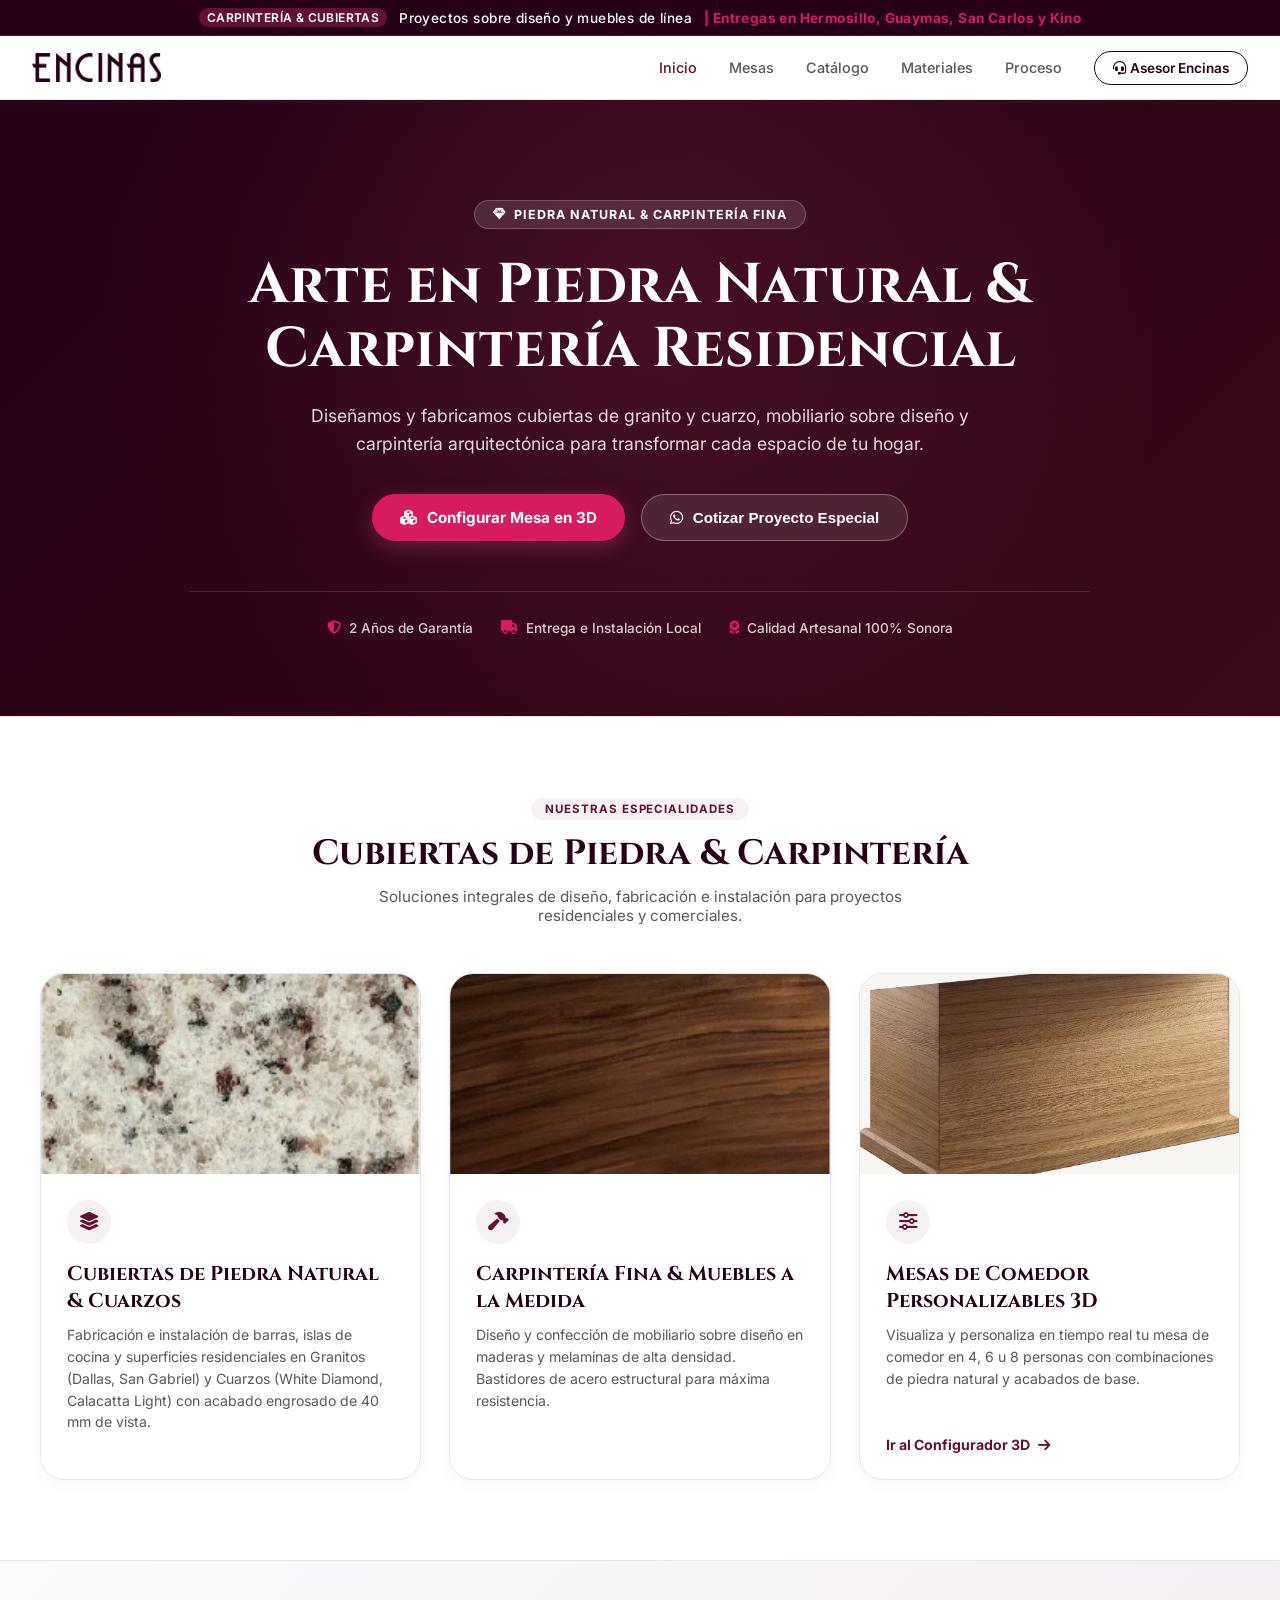
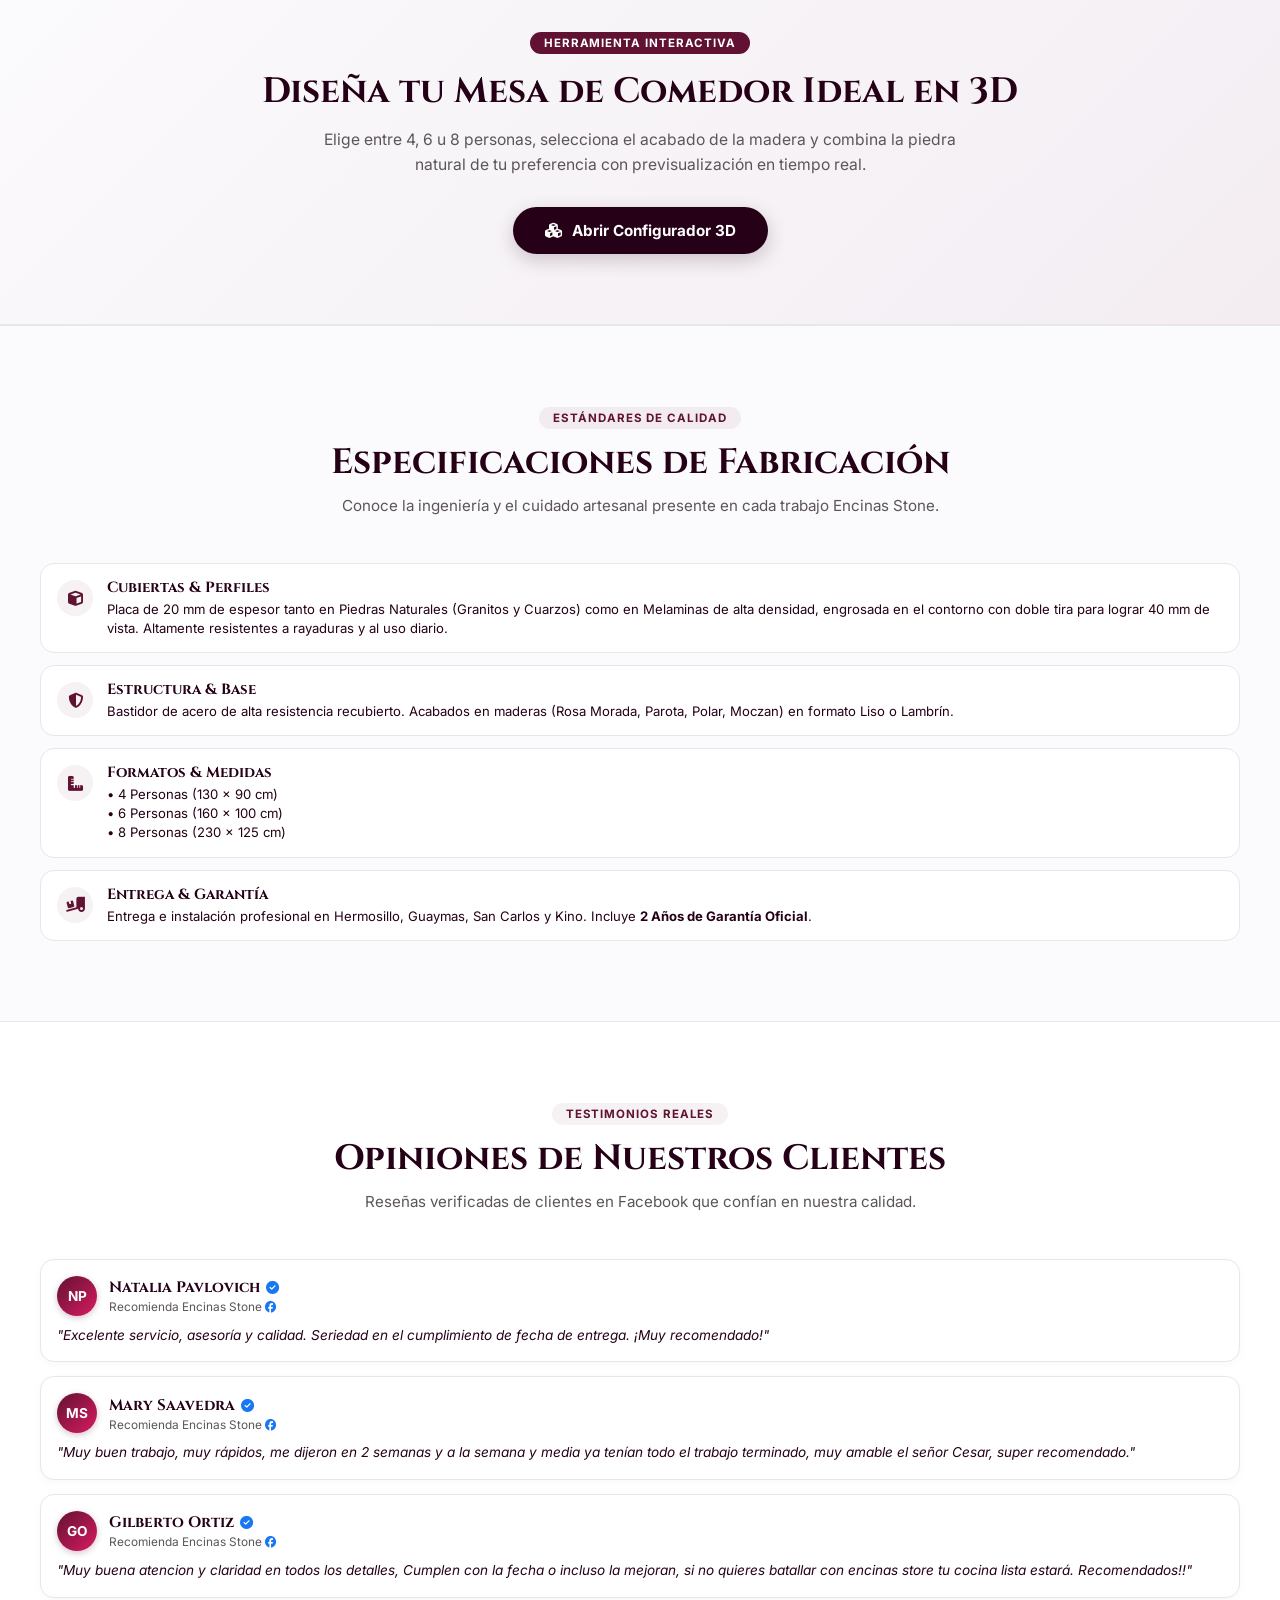
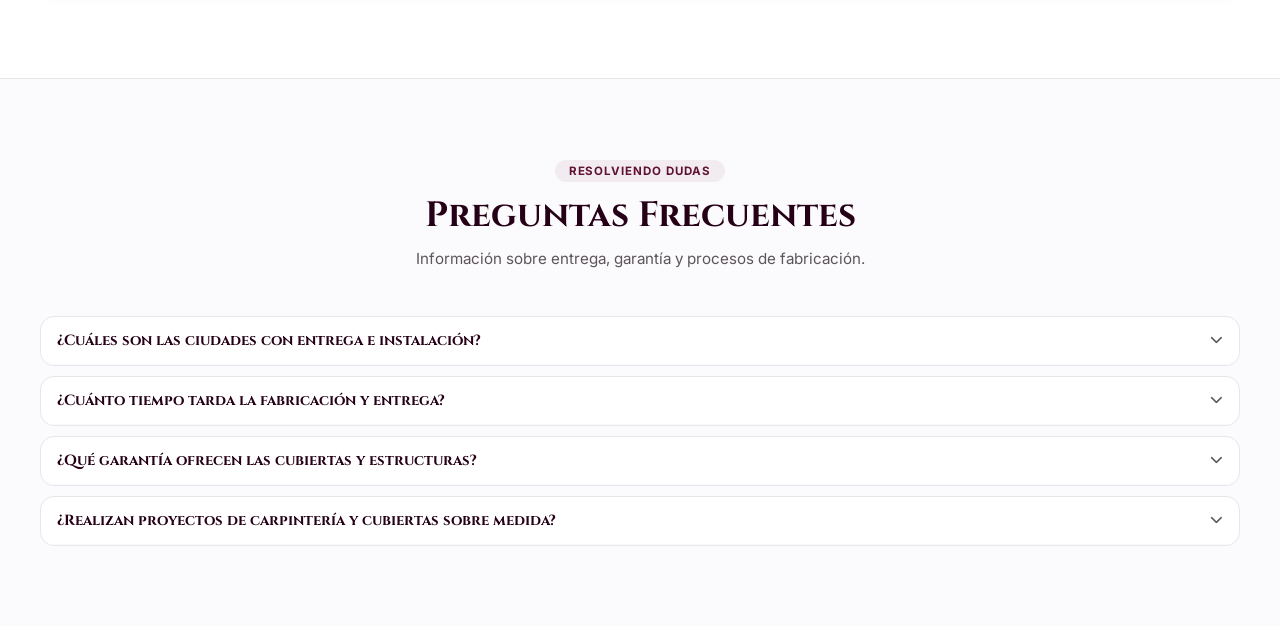
==== commit 44320b60: "Imágenes del configurador en WebP: de 34 MB a 1.6 MB Fondos reducidos a 1800 px de ancho. Se conserv" ====
--- a/index.html
+++ b/index.html
@@ -21,6 +21,24 @@
   <link rel="preconnect" href="https://fonts.googleapis.com">
   <link rel="preconnect" href="https://fonts.gstatic.com" crossorigin>
   <link href="https://fonts.googleapis.com/css2?family=Inter:wght@300;400;500;600;700&family=Playfair+Display:ital,wght@0,400;0,600;0,700;1,400&display=swap" rel="stylesheet">
+
+  <!-- Meta Pixel Code (Ecommerce mesas ID: 1059963660255644) -->
+  <script>
+  !function(f,b,e,v,n,t,s)
+  {if(f.fbq)return;n=f.fbq=function(){n.callMethod?
+  n.callMethod.apply(n,arguments):n.queue.push(arguments)};
+  if(!f._fbq)f._fbq=n;n.push=n;n.loaded=!0;n.version='2.0';
+  n.queue=[];t=b.createElement(e);t.async=!0;
+  t.src=v;s=b.getElementsByTagName(e)[0];
+  s.parentNode.insertBefore(t,s)}(window, document,'script',
+  'https://connect.facebook.net/en_US/fbevents.js');
+  fbq('init', '1059963660255644');
+  fbq('track', 'PageView');
+  </script>
+  <noscript><img height="1" width="1" style="display:none"
+  src="https://www.facebook.com/tr?id=1059963660255644&ev=PageView&noscript=1"
+  /></noscript>
+  <!-- End Meta Pixel Code -->
 </head>
 <body>
 
@@ -103,7 +121,7 @@
         <!-- Servicio 1: Cubiertas de Piedra -->
         <div class="service-card">
           <div class="service-card-img">
-            <img src="assets/CUBIERTAS/CUBIERTA DALLAS.png" alt="Cubiertas de Piedra Natural">
+            <img src="assets/CUBIERTAS/CUBIERTA DALLAS.webp" alt="Cubiertas de Piedra Natural">
           </div>
           <div class="service-card-body">
             <div class="service-card-icon"><i class="fa-solid fa-layer-group"></i></div>
@@ -115,7 +133,7 @@
         <!-- Servicio 2: Carpintería Fina -->
         <div class="service-card">
           <div class="service-card-img">
-            <img src="assets/BASES/BASE PAROTA.png" alt="Carpintería Fina & Muebles sobre Diseño">
+            <img src="assets/BASES/BASE PAROTA.webp" alt="Carpintería Fina & Muebles sobre Diseño">
           </div>
           <div class="service-card-body">
             <div class="service-card-icon"><i class="fa-solid fa-hammer"></i></div>
@@ -127,7 +145,7 @@
         <!-- Servicio 3: Mesas Personalizables 3D -->
         <div class="service-card service-card-highlight">
           <div class="service-card-img">
-            <img src="assets/BASES/AMPLIA ROSA.png" alt="Configurador 3D de Mesas de Comedor">
+            <img src="assets/BASES/AMPLIA ROSA.webp" alt="Configurador 3D de Mesas de Comedor">
           </div>
           <div class="service-card-body">
             <div class="service-card-icon"><i class="fa-solid fa-sliders"></i></div>
@@ -351,6 +369,7 @@
       const openAdvisorBtn = document.getElementById('open-advisor-btn');
       if (openAdvisorBtn) {
         openAdvisorBtn.addEventListener('click', () => {
+          if (window.fbq) window.fbq('track', 'Contact', { content_name: 'Asesor Encinas - Inicio' });
           window.open('https://wa.me/526624134300?text=' + encodeURIComponent('¡Hola Encinas Stone! Deseo consultar información sobre proyectos de carpintería y cubiertas.'), '_blank');
         });
       }
@@ -358,6 +377,7 @@
       const btnCustomProject = document.getElementById('btn-custom-project');
       if (btnCustomProject) {
         btnCustomProject.addEventListener('click', () => {
+          if (window.fbq) window.fbq('track', 'Contact', { content_name: 'Cotizar Proyecto Especial' });
           window.open('https://wa.me/526624134300?text=' + encodeURIComponent('¡Hola Encinas Stone! Me gustaría cotizar un proyecto especial de carpintería o cubierta sobre diseño.'), '_blank');
         });
       }
